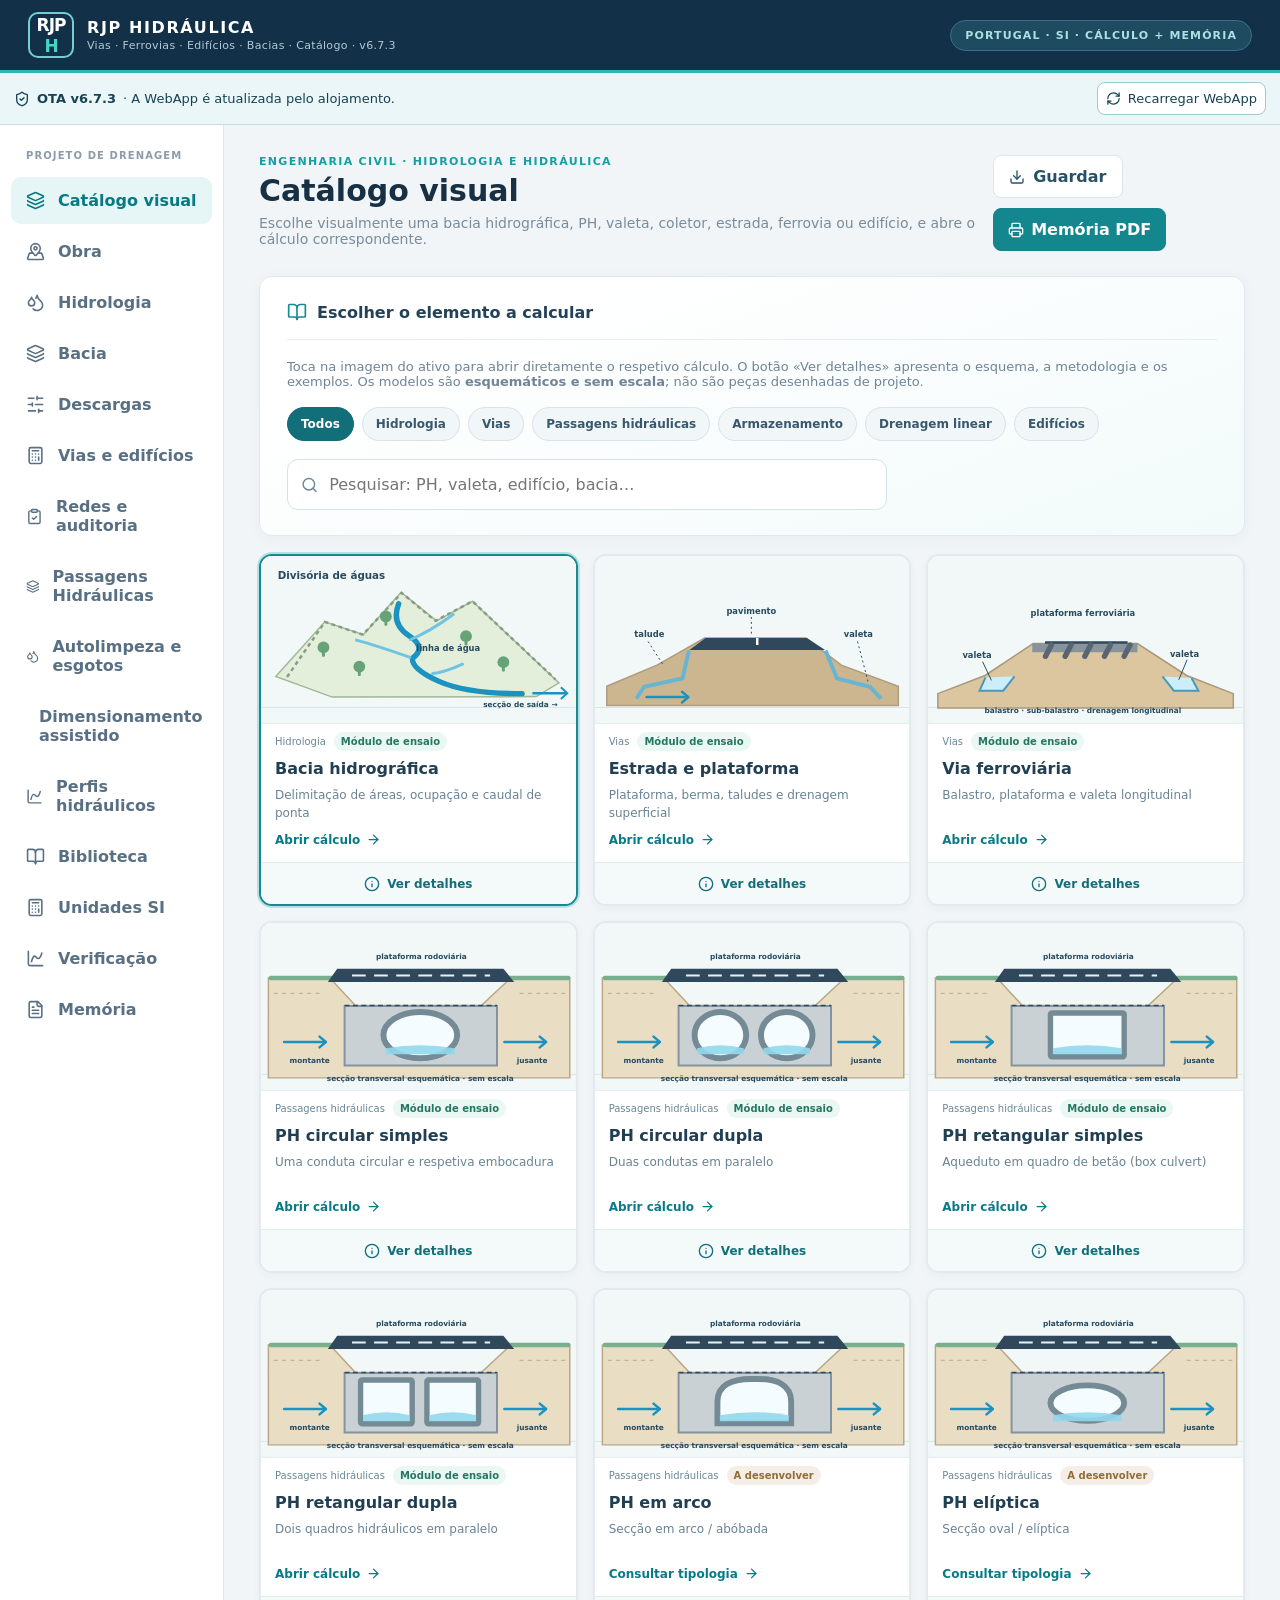
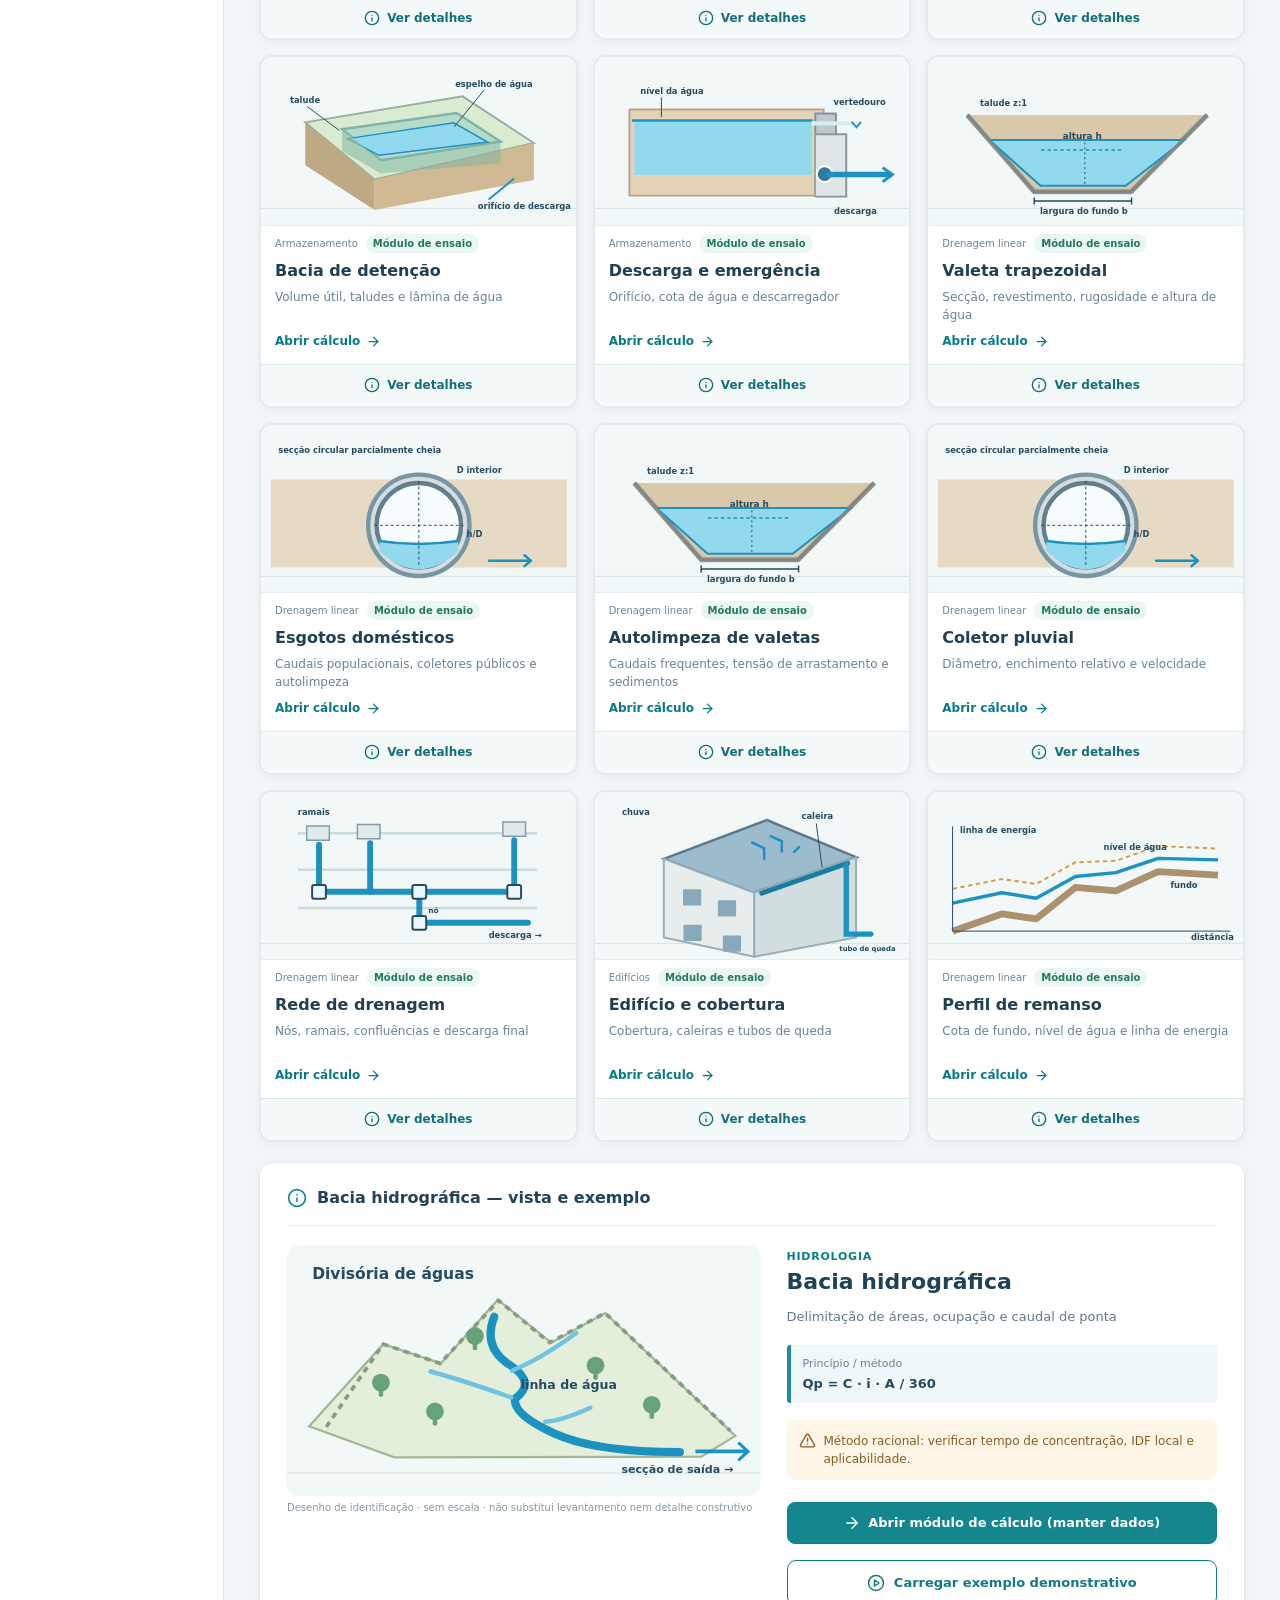
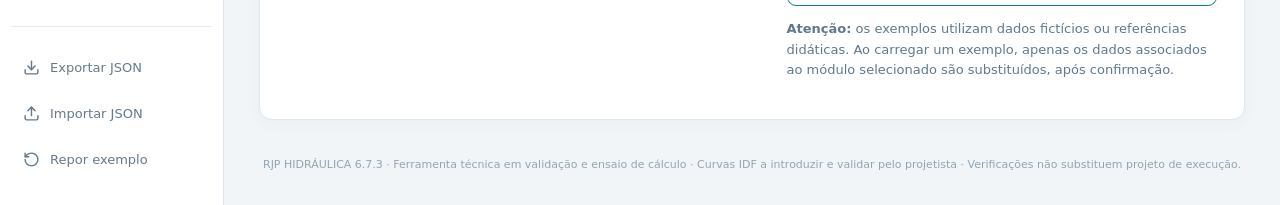
==== webapp/index.html @ ee8d1565 "Publicar WebApp a partir da OTA validada" ====
<!doctype html>
<html lang="pt-PT">
<head>
  <meta charset="UTF-8"/>
  <meta name="viewport" content="width=device-width,initial-scale=1.0,viewport-fit=cover"/>
  <meta name="theme-color" content="#123149"/>
  <meta name="application-name" content="RJP Hidráulica"/>
  <meta name="apple-mobile-web-app-title" content="RJP Hidráulica"/>
  <meta name="apple-mobile-web-app-capable" content="yes"/>
  <link rel="icon" href="./icon.webp" type="image/webp"/>
  <link rel="apple-touch-icon" href="./icon.webp"/>
  <link rel="manifest" href="./manifest.webmanifest"/>
  <title>RJP Hidráulica | Catálogo Visual de Engenharia</title>
  <script type="module" crossorigin src="./assets/index-DBZ7IvE9.js"></script>
  <link rel="stylesheet" crossorigin href="./assets/index-DVo_TEhu.css">
</head>
<body>
  <div id="root"></div>
</body>
</html>
---- webapp/assets/index-DVo_TEhu.css ----
:root{font-family:Inter,system-ui,-apple-system,Segoe UI,Arial,sans-serif;background:#f1f5f8;color:#173044;font-synthesis:none}*{box-sizing:border-box}body{margin:0}button,input,select,textarea{font:inherit}button{cursor:pointer}button:focus-visible,input:focus-visible,select:focus-visible,textarea:focus-visible{outline:3px solid #7dd6dc;outline-offset:2px}.app{min-height:100vh}.topbar{background:#123149;color:#fff;min-height:73px;display:flex;align-items:center;padding:11px 28px;gap:13px;border-bottom:3px solid #31b3b7}.logo{width:46px;height:46px;border:2px solid #75cfd1;border-radius:10px;display:grid;place-items:center;font-size:17px;font-weight:900;letter-spacing:-1px}.logo span{color:#45d5c6}.topname{display:flex;flex-direction:column;gap:2px;letter-spacing:.1em}.topname small{font-size:11px;font-weight:500;letter-spacing:.03em;color:#b3c9d6}.topchip{margin-left:auto;background:#1e4b60;border:1px solid #39718a;color:#aedfe3;border-radius:24px;padding:8px 14px;font-size:11px;font-weight:800;letter-spacing:.1em}.layout{display:flex;min-height:calc(100vh - 73px)}.sidebar{background:#fff;width:224px;flex:0 0 224px;border-right:1px solid #dce6ed;padding:25px 11px;display:flex;flex-direction:column;gap:4px}.navtitle{font-size:10px;font-weight:900;color:#8c9ba9;letter-spacing:.11em;padding:0 15px 12px}.navbutton{width:100%;background:transparent;border:0;color:#597084;display:flex;align-items:center;gap:13px;text-align:left;padding:14px 15px;font-weight:650;border-radius:9px}.navbutton.active{background:#e6f5f5;color:#087a83}.navbutton:hover,.sidebottom button:hover{background:#eef6f8}.sidebottom{border-top:1px solid #e5edf2;margin-top:auto;padding-top:20px;display:grid;gap:5px}.sidebottom button{display:flex;align-items:center;gap:10px;border:0;background:transparent;color:#65798a;padding:12px;font-size:13px;text-align:left;border-radius:8px}.main{flex:1;min-width:0;max-width:1450px;padding:30px 35px 24px}.intro{display:flex;align-items:flex-start;justify-content:space-between;gap:18px;margin-bottom:25px}.eyebrow{color:#159fa5;font-size:11px;letter-spacing:.12em;font-weight:900}.intro h1{font-size:30px;margin:5px 0 7px;color:#173044}.intro p{color:#7a8c9a;margin:0;font-size:14px}.actions{display:flex;gap:10px;align-items:center;flex-wrap:wrap}.actions button,.footcard button{display:inline-flex;align-items:center;justify-content:center;gap:8px;border:1px solid #dae6eb;background:#fff;padding:11px 15px;border-radius:8px;font-weight:750;color:#285168;white-space:nowrap}.actions button.primary,.footcard button.primary,.primary{background:#14878e;color:#fff;border:1px solid #14878e}.panel{background:#fff;border:1px solid #e0e9ef;box-shadow:0 3px 18px #17304409;border-radius:13px;padding:25px 27px;margin-bottom:18px}.sectiontitle{display:flex;align-items:center;gap:10px;border-bottom:1px solid #e7eef3;padding-bottom:17px;margin-bottom:19px;color:#168b95}.sectiontitle h2{font-size:16px;color:#244257;margin:0}.fieldgrid{display:grid;grid-template-columns:repeat(2,minmax(0,1fr));gap:19px 22px}.field{display:flex;flex-direction:column;gap:7px;min-width:0}.field.wide{grid-column:1/-1}.field span{font-size:12px;color:#556b7d;font-weight:750}.field input,.field select,.field textarea{background:#f8fafc;border:1px solid #d6e2e9;border-radius:7px;padding:11px;color:#19384b;width:100%;min-height:45px}.field input:focus,.field select:focus{background:#fff;border-color:#3caeb4}.notice{display:flex;gap:11px;background:#edf8fa;color:#416779;border:1px solid #d6ecef;padding:15px 17px;border-radius:8px;font-size:13px;line-height:1.6;margin:18px 0}.notice svg{flex:0 0 auto;color:#168b95}.notice.warn{background:#fff7e8;border-color:#f4d9a7;color:#744e24}.metrics{display:grid;grid-template-columns:repeat(3,minmax(0,1fr));gap:13px}.metric{border:1px solid #e1eaee;border-radius:10px;padding:17px;background:#fafcfd;display:flex;flex-direction:column;gap:9px}.metric span{color:#718695;font-size:12px;font-weight:650}.metric b{font-size:23px;color:#1d475c;overflow-wrap:anywhere}.metric small{color:#8a9ba7}.metric b.danger,.danger{color:#b45309!important}.metric b.success,.success{color:#0f9675!important}.formula{font-family:ui-monospace,SFMono-Regular,Consolas,monospace;padding:16px;background:#f3f8fb;border-radius:8px;color:#356279;white-space:normal;line-height:1.5}.muted{font-size:13px;color:#708496}.status{display:flex;align-items:center;gap:12px;background:#eef8f5;border-radius:8px;margin-top:17px;padding:14px;color:#277b66;font-size:13px;font-weight:700}.issues{color:#9a6419;font-size:13px;line-height:1.8}.chart{padding:14px 0 18px;margin:0 0 20px;border-bottom:1px solid #e7edf1}.chart strong{font-size:14px;display:block;margin:0 0 12px}.chart svg{width:100%;max-height:310px}.chart small{font-size:12px;color:#7c8d9b}.legend{display:flex;gap:24px;color:#718594;font-size:12px}.legend span{display:flex;align-items:center;gap:7px}.legend i{width:19px;height:4px;border-radius:5px}.footcard{display:flex;align-items:center;justify-content:space-between;gap:16px;background:#dff2f1;border:1px solid #cbeae9;border-radius:12px;padding:18px 22px}.footcard b{color:#175c62}.footcard p{margin:5px 0 0;color:#628086;font-size:12px}footer{font-size:11px;color:#94a5b1;text-align:center;margin-top:38px;padding-bottom:10px}.paper{max-width:900px;margin:0 auto;background:#fff;border:1px solid #e4e9ed;padding:36px 44px;border-radius:11px;box-shadow:0 2px 14px #1231490b;font-size:13px;line-height:1.65}.paper h2{font-size:23px;margin:0 0 4px}.paper h3{color:#176d78;border-bottom:1px solid #dce7eb;margin:26px 0 9px;font-size:15px}.paper p{margin:8px 0;color:#385064;text-align:justify}.reporthead{display:flex;gap:18px;align-items:center;border-bottom:3px solid #1e9ca4;padding-bottom:21px}.reporthead p{margin:0;color:#8ba0aa}.brandmark{background:#123149;color:#fff;padding:16px;border-radius:9px;font-weight:950;font-size:19px}.rmeta{background:#f4f8fa;padding:15px;margin-top:18px;border-radius:8px;line-height:1.9}.paper table{width:100%;border-collapse:collapse;margin:12px 0}.paper th,.paper td{border:1px solid #e0e8ed;padding:8px 11px;text-align:left;vertical-align:top}.paper th{background:#f4f7f9;font-weight:650;width:52%}.disclaimer{border-top:1px solid #ccdbe3;color:#78909e;font-size:11px;padding-top:14px;margin-top:23px}@media(max-width:950px){.main{padding:22px 20px}.sidebar{width:190px;flex-basis:190px}.metrics{grid-template-columns:repeat(2,minmax(0,1fr))}.intro{flex-wrap:wrap}}@media(max-width:650px){.topbar{padding:10px 14px}.topchip{display:none}.layout{display:block}.sidebar{position:sticky;top:0;z-index:4;display:flex;flex-direction:row;overflow-x:auto;width:100%;padding:7px;background:#fff;box-shadow:0 3px 8px #12314912}.navtitle,.sidebottom{display:none}.navbutton{width:auto;min-width:90px;padding:10px 9px;flex:0 0 auto;flex-direction:column;gap:4px;font-size:11px;text-align:center}.main{padding:19px 13px}.intro h1{font-size:25px}.intro .actions{width:100%}.intro .actions button{flex:1}.panel{padding:17px 15px}.fieldgrid,.metrics{grid-template-columns:1fr}.paper{padding:18px 15px}.reporthead{align-items:flex-start}.footcard{flex-direction:column;align-items:stretch}}@media print{@page{size:A4;margin:17mm 15mm}body{background:#fff!important}.topbar,.sidebar,.intro,.notice,.footcard,footer,.panel,.actions{display:none!important}.layout{display:block}.main{padding:0;max-width:none}.paper{box-shadow:none;border:none;padding:0;max-width:none;font-size:10pt;line-height:1.45}.paper h3{break-after:avoid}.paper table,.paper p{break-inside:avoid}.reporthead h2{font-size:17pt}.rmeta{background:#f4f8fa!important;print-color-adjust:exact;-webkit-print-color-adjust:exact}}.tablewrap{overflow:auto;width:100%;margin:14px 0}.datatable{border-collapse:collapse;width:100%;font-size:12px}.datatable th,.datatable td{border:1px solid #dae5eb;padding:9px 10px;text-align:left;white-space:nowrap}.datatable th{background:#eef4f7;color:#2b5064}.datatable tbody tr:nth-child(2n){background:#f9fbfd}.equation{margin:10px 0;padding:8px 0;border-bottom:1px solid #e8eef1}.equation b{color:#214c60}.equation .formula{font-size:11px;margin:7px 0;padding:12px;overflow-wrap:anywhere}.paper .datatable th,.paper .datatable td{white-space:normal}.paper .datatable th{background:#edf2f5}.paper .tablewrap{break-inside:auto}.paper tr{break-inside:avoid}.proposal{margin-top:16px;border:1px solid #b6e1df;background:#eff9f8;border-radius:9px;padding:18px;color:#235d63}.proposal p{line-height:1.55}.proposal button,.bigaction{padding:11px 16px;border-radius:8px;display:inline-flex;gap:8px;align-items:center;border:0;font-weight:750}.status.warning{background:#fff7e9;color:#9a651b}.paper .formula,.paper .datatable{font-size:11px}button.primary{border-radius:8px;display:inline-flex;align-items:center;justify-content:center;gap:7px;padding:11px 14px}.navbutton{border-radius:10px}@media(max-width:650px){.topname strong{font-size:13px}.topname small{font-size:10px}.paper{font-size:12px}.paper .datatable,.equation .formula{font-size:10px}.metrics{grid-template-columns:repeat(2,minmax(0,1fr))}.metric{padding:12px}.metric b{font-size:19px}}@media print{.paper{font-size:9.5pt}.paper .datatable{font-size:8.5pt}.paper .formula{color:#000;background:#f0f4f6}.paper .equation{break-inside:avoid}.paper .tablewrap{overflow:visible}.paper tr{break-inside:avoid}.paper .datatable th,.paper .datatable td{white-space:normal}}.toolnav{display:flex;flex-wrap:wrap;gap:8px;margin:18px 0 22px}.toolnav button{background:#eef4f7;border:1px solid #d7e4eb;border-radius:8px;padding:10px 13px;font-weight:700;color:#496376}.toolnav button.chosen{background:#126e78;border-color:#126e78;color:#fff}.editable input{min-width:76px;max-width:150px;width:100%;padding:8px;border:1px solid #d4e2e9;border-radius:6px}.editable input[type=text]{min-width:110px}.smallbutton{border:1px solid #cfdee5;background:#fff;color:#225163;border-radius:7px;padding:8px 11px;white-space:nowrap;margin-top:7px}.formulae .formula{margin:9px 0;font-size:12px}.paper+.paper{margin-top:30px}@media print{.paper+.paper{break-before:page;margin:0}.toolnav{display:none}}.auditchecks{display:grid;grid-template-columns:repeat(2,minmax(0,1fr));gap:8px;margin-top:12px}.auditcheck{border:1px solid #dde6eb;border-radius:8px;display:flex;align-items:center;gap:8px;padding:10px;font-size:12px}.auditcheck b{display:grid;place-items:center;width:22px;height:22px;background:#e9eef2;border-radius:50%}.auditcheck strong{margin-left:auto;font-size:11px}.auditcheck.pass strong{color:#0f8a65}.auditcheck.fail strong{color:#9b5916}@media(max-width:650px){.auditchecks{grid-template-columns:1fr}}@media print{.auditchecks{grid-template-columns:1fr}}.library-list{display:grid;grid-template-columns:repeat(2,minmax(0,1fr));gap:8px;max-height:440px;overflow:auto;margin-top:14px}.library-select{padding:12px;text-align:left;border:1px solid #dfe7ec;background:#f9fbfc;border-radius:9px;color:#294c60;display:grid;gap:5px;cursor:pointer}.library-select b{font-size:12px}.library-select span{font-size:10px;color:#73889a}.library-select.on{border-color:#138d96;background:#edf9f9}.library-data{display:grid;grid-template-columns:repeat(2,minmax(0,1fr));gap:8px}.library-data>div{background:#f7fafc;border:1px solid #e2ebef;border-radius:8px;padding:10px;display:flex;flex-direction:column;gap:6px;min-width:0}.library-data span{font-size:10px;color:#6b7f8d;overflow-wrap:anywhere}.library-data b{font-size:13px;color:#285268;overflow-wrap:anywhere}.library-link{display:inline-block;padding:10px 14px;border:1px solid #badbde;border-radius:7px;color:#0b7881;text-decoration:none;font-weight:700}.library-select:hover{background:#ecf5f7}@media(max-width:700px){.library-list,.library-data{grid-template-columns:1fr}}.gallery-header{background:linear-gradient(160deg,#fff 20%,#f2fafa)}.gallery-filters{display:flex;gap:8px;flex-wrap:wrap;margin:18px 0}.gallery-filters button{padding:9px 13px;background:#f1f6f8;color:#37586d;border:1px solid #d8e4eb;border-radius:22px;font-weight:750;cursor:pointer;font-size:12px}.gallery-filters button.chosen{background:#126e78;color:#fff;border-color:#126e78}.gallery-search{display:flex;align-items:center;gap:9px;max-width:600px;padding:6px 13px;border-radius:11px;border:1px solid #d4e3e8;background:#fff;color:#6a8796}.gallery-search input{font:inherit;width:100%;border:none;outline:none;min-height:37px;color:#244257}.asset-grid{display:grid;grid-template-columns:repeat(3,minmax(0,1fr));gap:15px;margin:0 0 20px}.asset-card{min-width:0;padding:0;border-radius:13px;background:#fff;text-align:left;border:2px solid #e2eaec;display:flex;flex-direction:column;gap:0;overflow:hidden;box-shadow:0 3px 10px #24425709;color:#233f52;transition:transform .15s ease,border-color .15s ease,box-shadow .15s ease}.asset-card:hover{border-color:#89c9c9;transform:translateY(-2px);box-shadow:0 8px 24px #24425714}.asset-card.selected{border-color:#188990;box-shadow:0 0 0 2px #b3e1e1}.asset-picture{background:#eef6f6;width:100%;overflow:hidden;border-bottom:1px solid #e5eeee}.asset-sketch{width:100%;height:auto;display:block;max-height:340px}.asset-sketch.small{aspect-ratio:640/340;object-fit:cover}.asset-card-meta,.asset-card-shortcut>strong,.asset-description,.asset-more{margin-left:14px;margin-right:14px}.asset-card-meta{display:flex;align-items:center;justify-content:space-between;gap:8px;font-size:10px;color:#6b8797}.asset-state{font-size:10px;font-weight:700;background:#eaf7f2;color:#247763;padding:4px 7px;border-radius:20px;white-space:nowrap}.asset-state.future{background:#f4eee6;color:#926c34}.asset-card-shortcut>strong{font-size:16px;color:#213f52}.asset-description{color:#698394;font-size:12px;line-height:1.5;min-height:38px}.asset-more{color:#087a87;display:flex;align-items:center;gap:6px;font-size:12px;font-weight:800;margin-top:auto}.asset-detail-grid{display:grid;grid-template-columns:1.1fr 1fr;gap:26px;align-items:start}.asset-detail-grid>div>small{font-size:10px;color:#8797a2}.asset-detail-body h3{font-size:22px;margin:5px 0 9px;color:#204257}.asset-detail-body p{line-height:1.6;color:#60798b;font-size:13px}.asset-family{font-size:11px;color:#087f87;font-weight:850;text-transform:uppercase;letter-spacing:.07em}.asset-formula{border-left:4px solid #238c98;background:#f0f7f8;border-radius:3px;padding:12px;margin:17px 0;display:flex;flex-direction:column;gap:6px}.asset-formula span{font-size:11px;color:#698394}.asset-formula strong{font-size:13px;color:#25495f;overflow-wrap:anywhere}.asset-limits{display:flex;align-items:start;gap:8px;color:#8a5c23;background:#fff6e8;padding:12px;border-radius:8px;margin:14px 0;font-size:12px;line-height:1.5}.asset-limits svg{flex-shrink:0}.gallery-action{width:100%;margin:8px 0;padding:13px 12px;border-radius:9px;border:1px solid #0a7f89;display:flex;justify-content:center;align-items:center;gap:9px;font-size:13px;font-weight:800;cursor:pointer}.gallery-action.outline{background:#fff;color:#127983}.asset-unavailable{display:flex;gap:10px;padding:16px;background:#f3f6f7;color:#566e7c;line-height:1.6;font-size:13px;border-radius:9px}.module-sketch{display:flex;align-items:center;gap:26px;background:#f8fbfc;padding:17px 23px}.module-sketch-text{flex:1;min-width:0}.module-sketch-text strong{font-size:18px;color:#25495c}.module-sketch-text p{font-size:12px;color:#6b8798;line-height:1.6}.module-sketch .asset-sketch{width:53%;max-height:245px;border:1px solid #dcebea;border-radius:11px}.example-banner{display:flex;gap:11px;align-items:center;background:#fff2d6;color:#7b531c;border:1px solid #efd29a;border-radius:10px;margin:0 0 15px;padding:13px;font-size:12px}.example-banner svg{flex:0 0 auto}.example-banner button{margin-left:auto;background:transparent;border:1px solid #d5b47f;border-radius:6px;padding:6px;font-size:11px;color:#7b531c;cursor:pointer}@media(max-width:1160px){.asset-grid{grid-template-columns:repeat(2,minmax(0,1fr))}}@media(max-width:760px){.asset-grid{grid-template-columns:repeat(2,minmax(0,1fr));gap:8px}.asset-card-shortcut>strong{font-size:13px}.asset-card-meta{flex-direction:column;align-items:start}.asset-description{font-size:11px;min-height:45px}.asset-card-meta,.asset-card-shortcut>strong,.asset-description,.asset-more{margin-left:9px;margin-right:9px}.asset-detail-grid{grid-template-columns:1fr;gap:16px}.module-sketch{flex-direction:column;align-items:stretch}.module-sketch .asset-sketch{width:100%}.example-banner{align-items:start;flex-wrap:wrap}}@media(max-width:380px){.asset-grid{grid-template-columns:1fr}}@media print{.asset-grid,.asset-detail,.gallery-header,.module-sketch,.example-banner{display:none!important}}.report-asset{max-width:570px;margin:18px auto;text-align:center;break-inside:avoid}.report-asset .asset-sketch{border:1px solid #dce6e9;border-radius:8px}.report-asset figcaption{font-size:10px;color:#748a97;margin-top:6px}@media print{.report-asset{max-width:145mm;margin:8mm auto;page-break-inside:avoid}}.asset-card-shortcut{appearance:none;border:0;background:transparent;color:inherit;font:inherit;text-align:left;cursor:pointer;display:flex;flex:1;flex-direction:column;gap:8px;width:100%;padding:0 0 15px}.asset-card-info{appearance:none;display:flex;align-items:center;justify-content:center;gap:7px;width:100%;min-height:42px;padding:10px 12px;background:#f4f9fa;border:0;border-top:1px solid #dfeaed;font:inherit;font-size:12px;font-weight:800;color:#126e78;cursor:pointer}.asset-card-info:hover{background:#e6f3f4}.asset-card-shortcut:focus-visible,.asset-card-info:focus-visible{outline:3px solid #0b8795;outline-offset:-3px}.asset-card-shortcut:hover .asset-more{color:#085d65}.ota-strip{display:flex;align-items:center;justify-content:space-between;gap:10px;padding:9px 14px;background:#eaf6f7;color:#174254;font-size:13px;border-bottom:1px solid #c3dfe5}.ota-strip span,.ota-strip button{display:inline-flex;align-items:center;gap:7px}.ota-strip button{border:1px solid #a0cad2;border-radius:8px;background:#fff;padding:8px;cursor:pointer;white-space:nowrap;color:#174254}.ota-strip button:disabled{opacity:.55}.ota-error{background:#fff0e3}@media(max-width:600px){.ota-strip{flex-wrap:wrap;font-size:12px}.ota-strip button{margin-left:auto}}
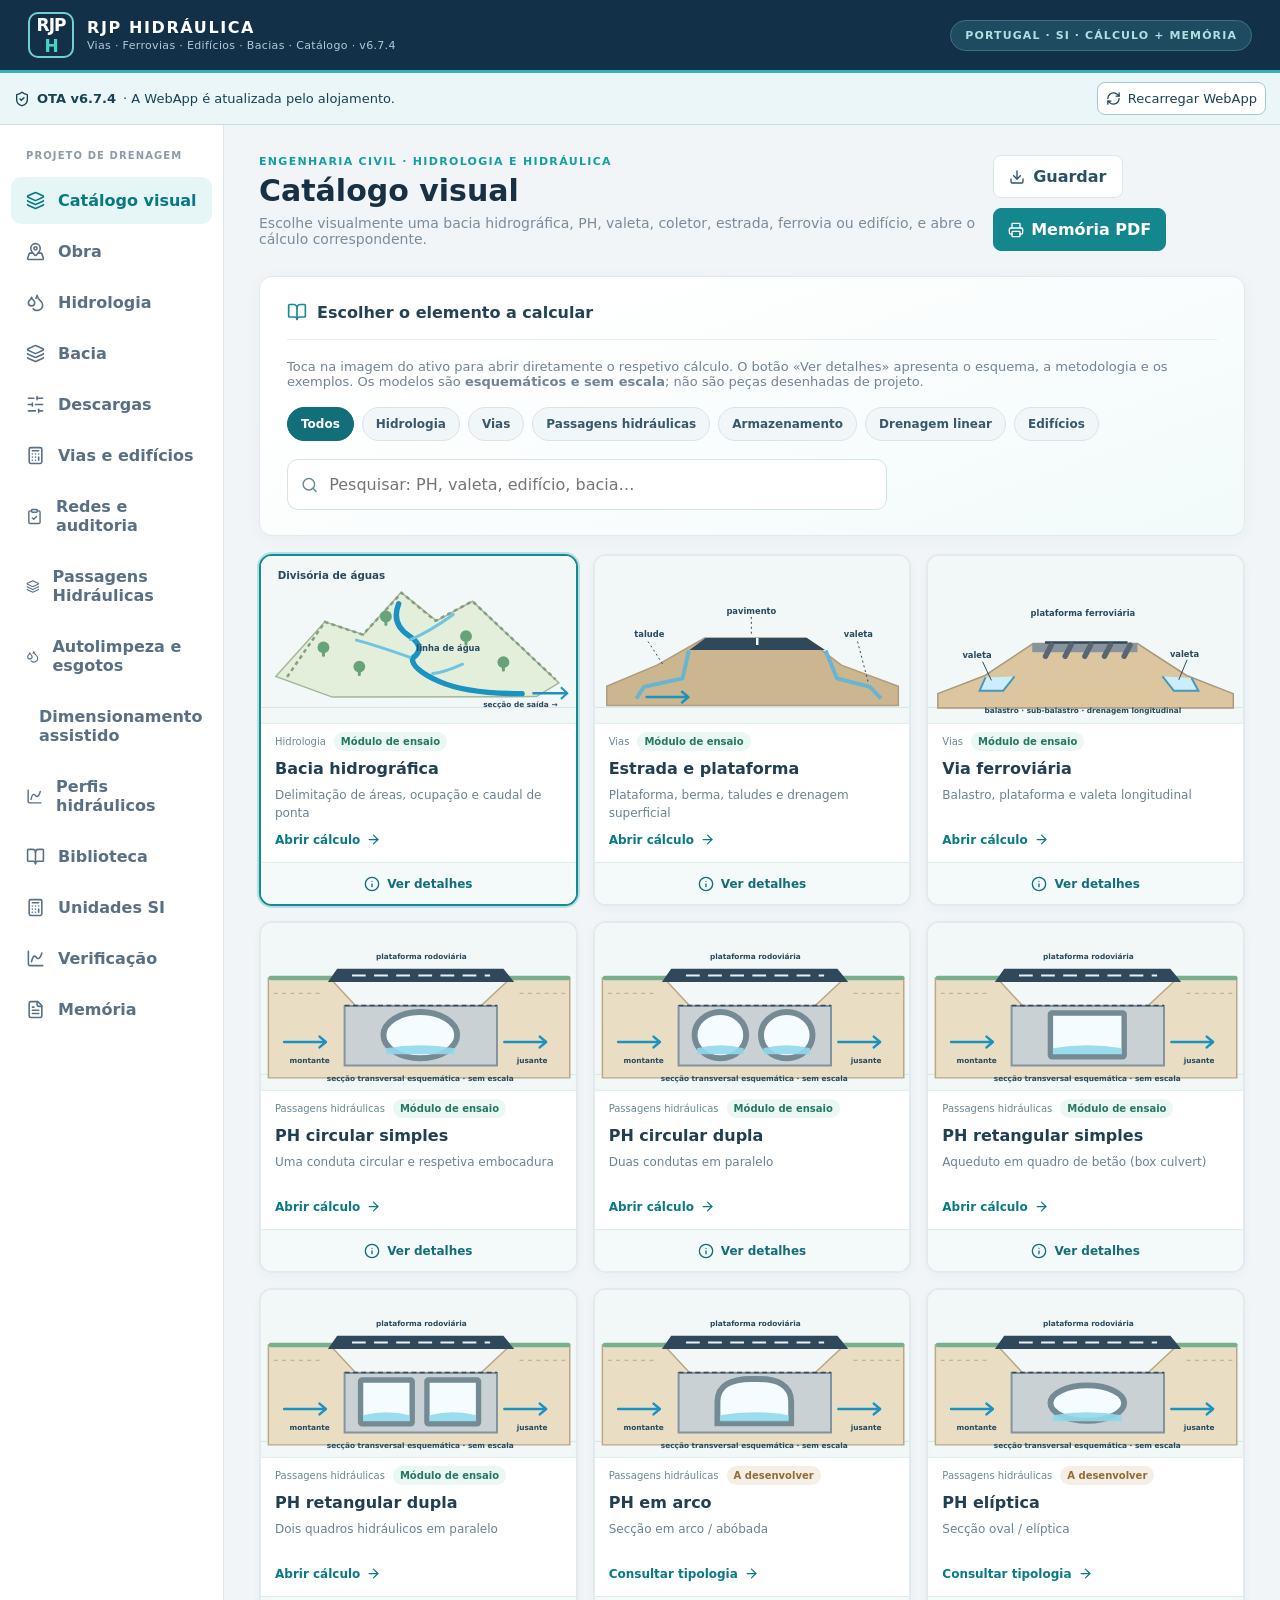
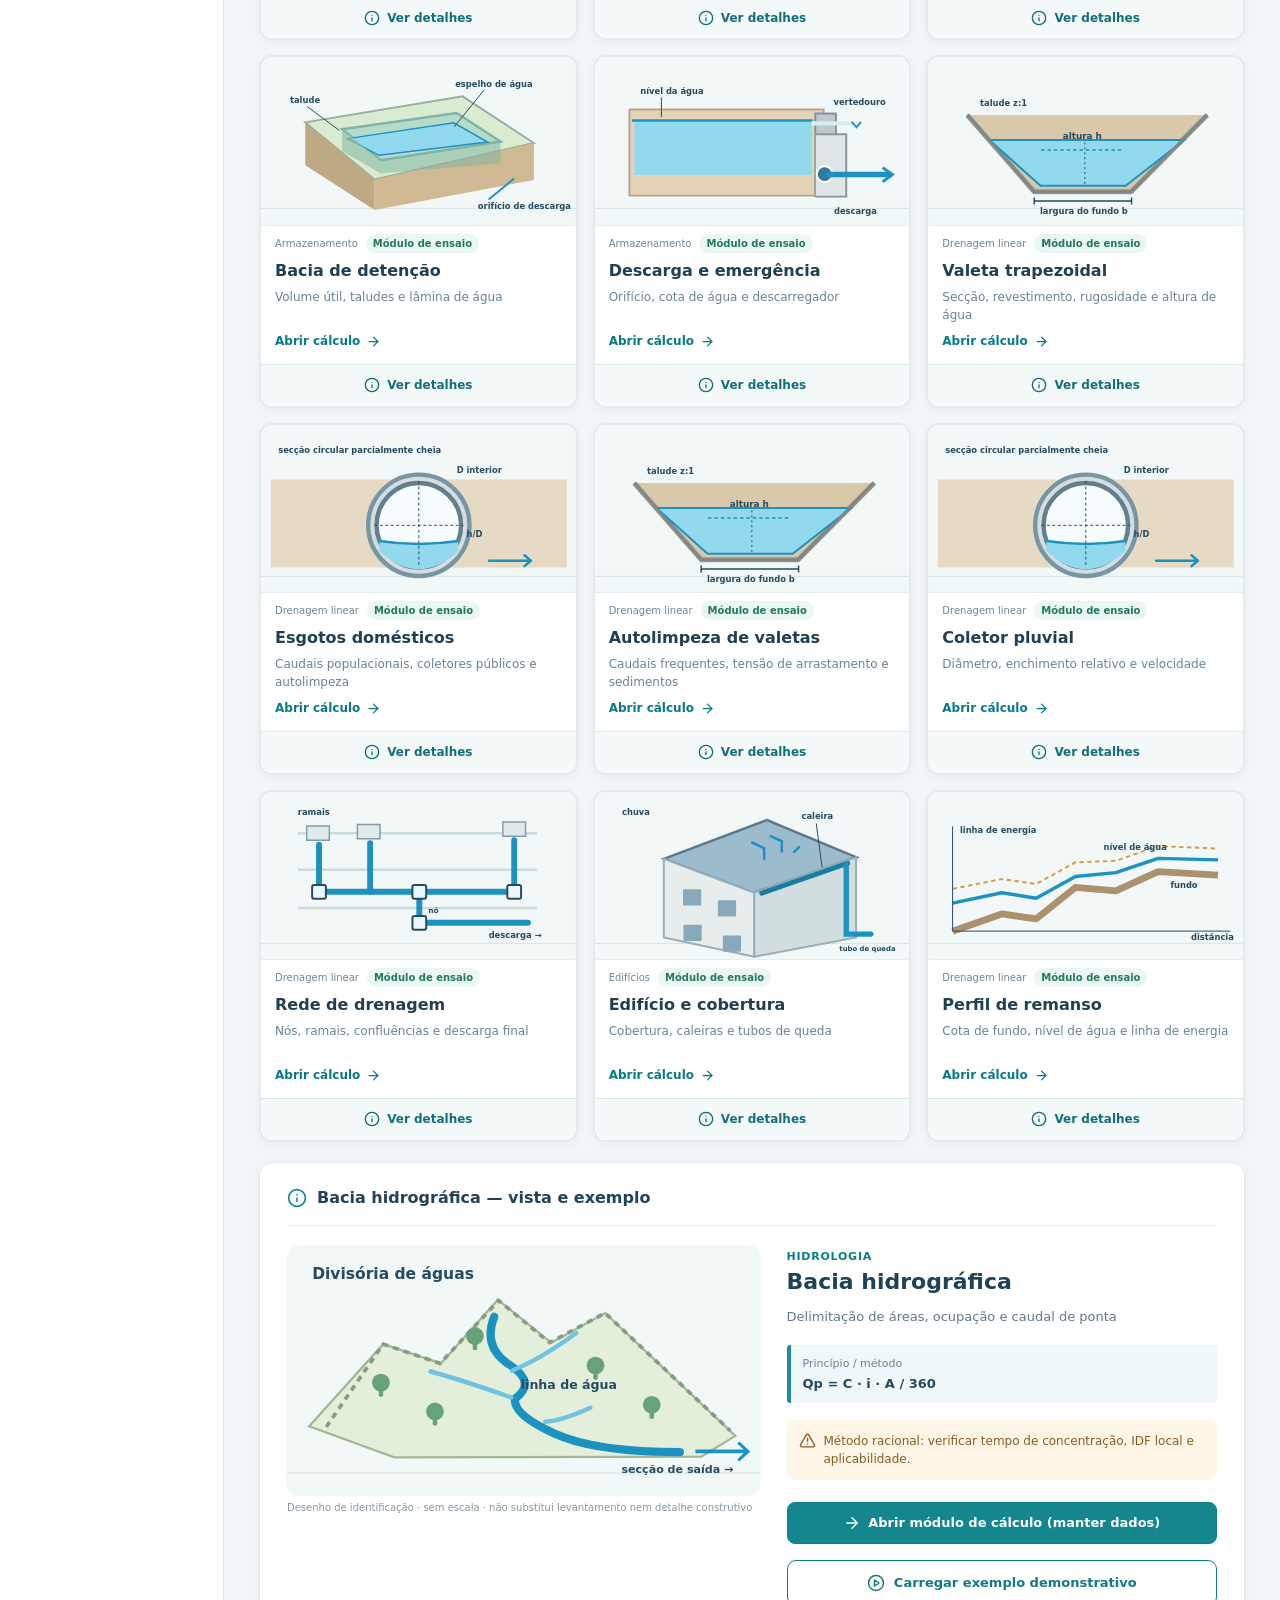
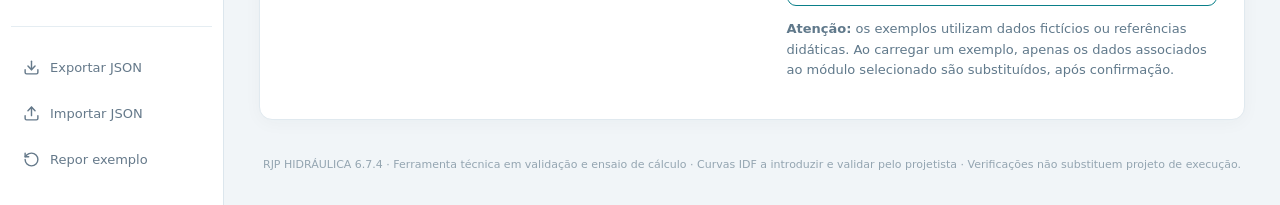
==== commit bf6d9336: "OTA RJP Hidráulica v6.7.4" ====
--- a/webapp/index.html
+++ b/webapp/index.html
@@ -11,8 +11,8 @@
   <link rel="apple-touch-icon" href="./icon.webp"/>
   <link rel="manifest" href="./manifest.webmanifest"/>
   <title>RJP Hidráulica | Catálogo Visual de Engenharia</title>
-  <script type="module" crossorigin src="./assets/index-DBZ7IvE9.js"></script>
-  <link rel="stylesheet" crossorigin href="./assets/index-DVo_TEhu.css">
+  <script type="module" crossorigin src="./assets/index-aOxr5pKv.js"></script>
+  <link rel="stylesheet" crossorigin href="./assets/index-DbDmkI-p.css">
 </head>
 <body>
   <div id="root"></div>
--- a/webapp/assets/index-DbDmkI-p.css
+++ b/webapp/assets/index-DbDmkI-p.css
@@ -0,0 +1 @@
+:root{font-family:Inter,system-ui,-apple-system,Segoe UI,Arial,sans-serif;background:#f1f5f8;color:#173044;font-synthesis:none}*{box-sizing:border-box}body{margin:0}button,input,select,textarea{font:inherit}button{cursor:pointer}button:focus-visible,input:focus-visible,select:focus-visible,textarea:focus-visible{outline:3px solid #7dd6dc;outline-offset:2px}.app{min-height:100vh}.topbar{background:#123149;color:#fff;min-height:73px;display:flex;align-items:center;padding:11px 28px;gap:13px;border-bottom:3px solid #31b3b7}.logo{width:46px;height:46px;border:2px solid #75cfd1;border-radius:10px;display:grid;place-items:center;font-size:17px;font-weight:900;letter-spacing:-1px}.logo span{color:#45d5c6}.topname{display:flex;flex-direction:column;gap:2px;letter-spacing:.1em}.topname small{font-size:11px;font-weight:500;letter-spacing:.03em;color:#b3c9d6}.topchip{margin-left:auto;background:#1e4b60;border:1px solid #39718a;color:#aedfe3;border-radius:24px;padding:8px 14px;font-size:11px;font-weight:800;letter-spacing:.1em}.layout{display:flex;min-height:calc(100vh - 73px)}.sidebar{background:#fff;width:224px;flex:0 0 224px;border-right:1px solid #dce6ed;padding:25px 11px;display:flex;flex-direction:column;gap:4px}.navtitle{font-size:10px;font-weight:900;color:#8c9ba9;letter-spacing:.11em;padding:0 15px 12px}.navbutton{width:100%;background:transparent;border:0;color:#597084;display:flex;align-items:center;gap:13px;text-align:left;padding:14px 15px;font-weight:650;border-radius:9px}.navbutton.active{background:#e6f5f5;color:#087a83}.navbutton:hover,.sidebottom button:hover{background:#eef6f8}.sidebottom{border-top:1px solid #e5edf2;margin-top:auto;padding-top:20px;display:grid;gap:5px}.sidebottom button{display:flex;align-items:center;gap:10px;border:0;background:transparent;color:#65798a;padding:12px;font-size:13px;text-align:left;border-radius:8px}.main{flex:1;min-width:0;max-width:1450px;padding:30px 35px 24px}.intro{display:flex;align-items:flex-start;justify-content:space-between;gap:18px;margin-bottom:25px}.eyebrow{color:#159fa5;font-size:11px;letter-spacing:.12em;font-weight:900}.intro h1{font-size:30px;margin:5px 0 7px;color:#173044}.intro p{color:#7a8c9a;margin:0;font-size:14px}.actions{display:flex;gap:10px;align-items:center;flex-wrap:wrap}.actions button,.footcard button{display:inline-flex;align-items:center;justify-content:center;gap:8px;border:1px solid #dae6eb;background:#fff;padding:11px 15px;border-radius:8px;font-weight:750;color:#285168;white-space:nowrap}.actions button.primary,.footcard button.primary,.primary{background:#14878e;color:#fff;border:1px solid #14878e}.panel{background:#fff;border:1px solid #e0e9ef;box-shadow:0 3px 18px #17304409;border-radius:13px;padding:25px 27px;margin-bottom:18px}.sectiontitle{display:flex;align-items:center;gap:10px;border-bottom:1px solid #e7eef3;padding-bottom:17px;margin-bottom:19px;color:#168b95}.sectiontitle h2{font-size:16px;color:#244257;margin:0}.fieldgrid{display:grid;grid-template-columns:repeat(2,minmax(0,1fr));gap:19px 22px}.field{display:flex;flex-direction:column;gap:7px;min-width:0}.field.wide{grid-column:1/-1}.field span{font-size:12px;color:#556b7d;font-weight:750}.field input,.field select,.field textarea{background:#f8fafc;border:1px solid #d6e2e9;border-radius:7px;padding:11px;color:#19384b;width:100%;min-height:45px}.field input:focus,.field select:focus{background:#fff;border-color:#3caeb4}.notice{display:flex;gap:11px;background:#edf8fa;color:#416779;border:1px solid #d6ecef;padding:15px 17px;border-radius:8px;font-size:13px;line-height:1.6;margin:18px 0}.notice svg{flex:0 0 auto;color:#168b95}.notice.warn{background:#fff7e8;border-color:#f4d9a7;color:#744e24}.metrics{display:grid;grid-template-columns:repeat(3,minmax(0,1fr));gap:13px}.metric{border:1px solid #e1eaee;border-radius:10px;padding:17px;background:#fafcfd;display:flex;flex-direction:column;gap:9px}.metric span{color:#718695;font-size:12px;font-weight:650}.metric b{font-size:23px;color:#1d475c;overflow-wrap:anywhere}.metric small{color:#8a9ba7}.metric b.danger,.danger{color:#b45309!important}.metric b.success,.success{color:#0f9675!important}.formula{font-family:ui-monospace,SFMono-Regular,Consolas,monospace;padding:16px;background:#f3f8fb;border-radius:8px;color:#356279;white-space:normal;line-height:1.5}.muted{font-size:13px;color:#708496}.status{display:flex;align-items:center;gap:12px;background:#eef8f5;border-radius:8px;margin-top:17px;padding:14px;color:#277b66;font-size:13px;font-weight:700}.issues{color:#9a6419;font-size:13px;line-height:1.8}.chart{padding:14px 0 18px;margin:0 0 20px;border-bottom:1px solid #e7edf1}.chart strong{font-size:14px;display:block;margin:0 0 12px}.chart svg{width:100%;max-height:310px}.chart small{font-size:12px;color:#7c8d9b}.legend{display:flex;gap:24px;color:#718594;font-size:12px}.legend span{display:flex;align-items:center;gap:7px}.legend i{width:19px;height:4px;border-radius:5px}.footcard{display:flex;align-items:center;justify-content:space-between;gap:16px;background:#dff2f1;border:1px solid #cbeae9;border-radius:12px;padding:18px 22px}.footcard b{color:#175c62}.footcard p{margin:5px 0 0;color:#628086;font-size:12px}footer{font-size:11px;color:#94a5b1;text-align:center;margin-top:38px;padding-bottom:10px}.paper{max-width:900px;margin:0 auto;background:#fff;border:1px solid #e4e9ed;padding:36px 44px;border-radius:11px;box-shadow:0 2px 14px #1231490b;font-size:13px;line-height:1.65}.paper h2{font-size:23px;margin:0 0 4px}.paper h3{color:#176d78;border-bottom:1px solid #dce7eb;margin:26px 0 9px;font-size:15px}.paper p{margin:8px 0;color:#385064;text-align:justify}.reporthead{display:flex;gap:18px;align-items:center;border-bottom:3px solid #1e9ca4;padding-bottom:21px}.reporthead p{margin:0;color:#8ba0aa}.brandmark{background:#123149;color:#fff;padding:16px;border-radius:9px;font-weight:950;font-size:19px}.rmeta{background:#f4f8fa;padding:15px;margin-top:18px;border-radius:8px;line-height:1.9}.paper table{width:100%;border-collapse:collapse;margin:12px 0}.paper th,.paper td{border:1px solid #e0e8ed;padding:8px 11px;text-align:left;vertical-align:top}.paper th{background:#f4f7f9;font-weight:650;width:52%}.disclaimer{border-top:1px solid #ccdbe3;color:#78909e;font-size:11px;padding-top:14px;margin-top:23px}@media(max-width:950px){.main{padding:22px 20px}.sidebar{width:190px;flex-basis:190px}.metrics{grid-template-columns:repeat(2,minmax(0,1fr))}.intro{flex-wrap:wrap}}@media(max-width:650px){.topbar{padding:10px 14px}.topchip{display:none}.layout{display:block}.sidebar{position:sticky;top:0;z-index:4;display:flex;flex-direction:row;overflow-x:auto;width:100%;padding:7px;background:#fff;box-shadow:0 3px 8px #12314912}.navtitle,.sidebottom{display:none}.navbutton{width:auto;min-width:90px;padding:10px 9px;flex:0 0 auto;flex-direction:column;gap:4px;font-size:11px;text-align:center}.main{padding:19px 13px}.intro h1{font-size:25px}.intro .actions{width:100%}.intro .actions button{flex:1}.panel{padding:17px 15px}.fieldgrid,.metrics{grid-template-columns:1fr}.paper{padding:18px 15px}.reporthead{align-items:flex-start}.footcard{flex-direction:column;align-items:stretch}}@media print{@page{size:A4;margin:17mm 15mm}body{background:#fff!important}.topbar,.sidebar,.intro,.notice,.footcard,footer,.panel,.actions{display:none!important}.layout{display:block}.main{padding:0;max-width:none}.paper{box-shadow:none;border:none;padding:0;max-width:none;font-size:10pt;line-height:1.45}.paper h3{break-after:avoid}.paper table,.paper p{break-inside:avoid}.reporthead h2{font-size:17pt}.rmeta{background:#f4f8fa!important;print-color-adjust:exact;-webkit-print-color-adjust:exact}}.tablewrap{overflow:auto;width:100%;margin:14px 0}.datatable{border-collapse:collapse;width:100%;font-size:12px}.datatable th,.datatable td{border:1px solid #dae5eb;padding:9px 10px;text-align:left;white-space:nowrap}.datatable th{background:#eef4f7;color:#2b5064}.datatable tbody tr:nth-child(2n){background:#f9fbfd}.equation{margin:10px 0;padding:8px 0;border-bottom:1px solid #e8eef1}.equation b{color:#214c60}.equation .formula{font-size:11px;margin:7px 0;padding:12px;overflow-wrap:anywhere}.paper .datatable th,.paper .datatable td{white-space:normal}.paper .datatable th{background:#edf2f5}.paper .tablewrap{break-inside:auto}.paper tr{break-inside:avoid}.proposal{margin-top:16px;border:1px solid #b6e1df;background:#eff9f8;border-radius:9px;padding:18px;color:#235d63}.proposal p{line-height:1.55}.proposal button,.bigaction{padding:11px 16px;border-radius:8px;display:inline-flex;gap:8px;align-items:center;border:0;font-weight:750}.status.warning{background:#fff7e9;color:#9a651b}.paper .formula,.paper .datatable{font-size:11px}button.primary{border-radius:8px;display:inline-flex;align-items:center;justify-content:center;gap:7px;padding:11px 14px}.navbutton{border-radius:10px}@media(max-width:650px){.topname strong{font-size:13px}.topname small{font-size:10px}.paper{font-size:12px}.paper .datatable,.equation .formula{font-size:10px}.metrics{grid-template-columns:repeat(2,minmax(0,1fr))}.metric{padding:12px}.metric b{font-size:19px}}@media print{.paper{font-size:9.5pt}.paper .datatable{font-size:8.5pt}.paper .formula{color:#000;background:#f0f4f6}.paper .equation{break-inside:avoid}.paper .tablewrap{overflow:visible}.paper tr{break-inside:avoid}.paper .datatable th,.paper .datatable td{white-space:normal}}.toolnav{display:flex;flex-wrap:wrap;gap:8px;margin:18px 0 22px}.toolnav button{background:#eef4f7;border:1px solid #d7e4eb;border-radius:8px;padding:10px 13px;font-weight:700;color:#496376}.toolnav button.chosen{background:#126e78;border-color:#126e78;color:#fff}.editable input{min-width:76px;max-width:150px;width:100%;padding:8px;border:1px solid #d4e2e9;border-radius:6px}.editable input[type=text]{min-width:110px}.smallbutton{border:1px solid #cfdee5;background:#fff;color:#225163;border-radius:7px;padding:8px 11px;white-space:nowrap;margin-top:7px}.formulae .formula{margin:9px 0;font-size:12px}.paper+.paper{margin-top:30px}@media print{.paper+.paper{break-before:page;margin:0}.toolnav{display:none}}.auditchecks{display:grid;grid-template-columns:repeat(2,minmax(0,1fr));gap:8px;margin-top:12px}.auditcheck{border:1px solid #dde6eb;border-radius:8px;display:flex;align-items:center;gap:8px;padding:10px;font-size:12px}.auditcheck b{display:grid;place-items:center;width:22px;height:22px;background:#e9eef2;border-radius:50%}.auditcheck strong{margin-left:auto;font-size:11px}.auditcheck.pass strong{color:#0f8a65}.auditcheck.fail strong{color:#9b5916}@media(max-width:650px){.auditchecks{grid-template-columns:1fr}}@media print{.auditchecks{grid-template-columns:1fr}}.library-list{display:grid;grid-template-columns:repeat(2,minmax(0,1fr));gap:8px;max-height:440px;overflow:auto;margin-top:14px}.library-select{padding:12px;text-align:left;border:1px solid #dfe7ec;background:#f9fbfc;border-radius:9px;color:#294c60;display:grid;gap:5px;cursor:pointer}.library-select b{font-size:12px}.library-select span{font-size:10px;color:#73889a}.library-select.on{border-color:#138d96;background:#edf9f9}.library-data{display:grid;grid-template-columns:repeat(2,minmax(0,1fr));gap:8px}.library-data>div{background:#f7fafc;border:1px solid #e2ebef;border-radius:8px;padding:10px;display:flex;flex-direction:column;gap:6px;min-width:0}.library-data span{font-size:10px;color:#6b7f8d;overflow-wrap:anywhere}.library-data b{font-size:13px;color:#285268;overflow-wrap:anywhere}.library-link{display:inline-block;padding:10px 14px;border:1px solid #badbde;border-radius:7px;color:#0b7881;text-decoration:none;font-weight:700}.library-select:hover{background:#ecf5f7}@media(max-width:700px){.library-list,.library-data{grid-template-columns:1fr}}.gallery-header{background:linear-gradient(160deg,#fff 20%,#f2fafa)}.gallery-filters{display:flex;gap:8px;flex-wrap:wrap;margin:18px 0}.gallery-filters button{padding:9px 13px;background:#f1f6f8;color:#37586d;border:1px solid #d8e4eb;border-radius:22px;font-weight:750;cursor:pointer;font-size:12px}.gallery-filters button.chosen{background:#126e78;color:#fff;border-color:#126e78}.gallery-search{display:flex;align-items:center;gap:9px;max-width:600px;padding:6px 13px;border-radius:11px;border:1px solid #d4e3e8;background:#fff;color:#6a8796}.gallery-search input{font:inherit;width:100%;border:none;outline:none;min-height:37px;color:#244257}.asset-grid{display:grid;grid-template-columns:repeat(3,minmax(0,1fr));gap:15px;margin:0 0 20px}.asset-card{min-width:0;padding:0;border-radius:13px;background:#fff;text-align:left;border:2px solid #e2eaec;display:flex;flex-direction:column;gap:0;overflow:hidden;box-shadow:0 3px 10px #24425709;color:#233f52;transition:transform .15s ease,border-color .15s ease,box-shadow .15s ease}.asset-card:hover{border-color:#89c9c9;transform:translateY(-2px);box-shadow:0 8px 24px #24425714}.asset-card.selected{border-color:#188990;box-shadow:0 0 0 2px #b3e1e1}.asset-picture{background:#eef6f6;width:100%;overflow:hidden;border-bottom:1px solid #e5eeee}.asset-sketch{width:100%;height:auto;display:block;max-height:340px}.asset-sketch.small{aspect-ratio:640/340;object-fit:cover}.asset-card-meta,.asset-card-shortcut>strong,.asset-description,.asset-more{margin-left:14px;margin-right:14px}.asset-card-meta{display:flex;align-items:center;justify-content:space-between;gap:8px;font-size:10px;color:#6b8797}.asset-state{font-size:10px;font-weight:700;background:#eaf7f2;color:#247763;padding:4px 7px;border-radius:20px;white-space:nowrap}.asset-state.future{background:#f4eee6;color:#926c34}.asset-card-shortcut>strong{font-size:16px;color:#213f52}.asset-description{color:#698394;font-size:12px;line-height:1.5;min-height:38px}.asset-more{color:#087a87;display:flex;align-items:center;gap:6px;font-size:12px;font-weight:800;margin-top:auto}.asset-detail-grid{display:grid;grid-template-columns:1.1fr 1fr;gap:26px;align-items:start}.asset-detail-grid>div>small{font-size:10px;color:#8797a2}.asset-detail-body h3{font-size:22px;margin:5px 0 9px;color:#204257}.asset-detail-body p{line-height:1.6;color:#60798b;font-size:13px}.asset-family{font-size:11px;color:#087f87;font-weight:850;text-transform:uppercase;letter-spacing:.07em}.asset-formula{border-left:4px solid #238c98;background:#f0f7f8;border-radius:3px;padding:12px;margin:17px 0;display:flex;flex-direction:column;gap:6px}.asset-formula span{font-size:11px;color:#698394}.asset-formula strong{font-size:13px;color:#25495f;overflow-wrap:anywhere}.asset-limits{display:flex;align-items:start;gap:8px;color:#8a5c23;background:#fff6e8;padding:12px;border-radius:8px;margin:14px 0;font-size:12px;line-height:1.5}.asset-limits svg{flex-shrink:0}.gallery-action{width:100%;margin:8px 0;padding:13px 12px;border-radius:9px;border:1px solid #0a7f89;display:flex;justify-content:center;align-items:center;gap:9px;font-size:13px;font-weight:800;cursor:pointer}.gallery-action.outline{background:#fff;color:#127983}.asset-unavailable{display:flex;gap:10px;padding:16px;background:#f3f6f7;color:#566e7c;line-height:1.6;font-size:13px;border-radius:9px}.module-sketch{display:flex;align-items:center;gap:26px;background:#f8fbfc;padding:17px 23px}.module-sketch-text{flex:1;min-width:0}.module-sketch-text strong{font-size:18px;color:#25495c}.module-sketch-text p{font-size:12px;color:#6b8798;line-height:1.6}.module-sketch .asset-sketch{width:53%;max-height:245px;border:1px solid #dcebea;border-radius:11px}.example-banner{display:flex;gap:11px;align-items:center;background:#fff2d6;color:#7b531c;border:1px solid #efd29a;border-radius:10px;margin:0 0 15px;padding:13px;font-size:12px}.example-banner svg{flex:0 0 auto}.example-banner button{margin-left:auto;background:transparent;border:1px solid #d5b47f;border-radius:6px;padding:6px;font-size:11px;color:#7b531c;cursor:pointer}@media(max-width:1160px){.asset-grid{grid-template-columns:repeat(2,minmax(0,1fr))}}@media(max-width:760px){.asset-grid{grid-template-columns:repeat(2,minmax(0,1fr));gap:8px}.asset-card-shortcut>strong{font-size:13px}.asset-card-meta{flex-direction:column;align-items:start}.asset-description{font-size:11px;min-height:45px}.asset-card-meta,.asset-card-shortcut>strong,.asset-description,.asset-more{margin-left:9px;margin-right:9px}.asset-detail-grid{grid-template-columns:1fr;gap:16px}.module-sketch{flex-direction:column;align-items:stretch}.module-sketch .asset-sketch{width:100%}.example-banner{align-items:start;flex-wrap:wrap}}@media(max-width:380px){.asset-grid{grid-template-columns:1fr}}@media print{.asset-grid,.asset-detail,.gallery-header,.module-sketch,.example-banner{display:none!important}}.report-asset{max-width:570px;margin:18px auto;text-align:center;break-inside:avoid}.report-asset .asset-sketch{border:1px solid #dce6e9;border-radius:8px}.report-asset figcaption{font-size:10px;color:#748a97;margin-top:6px}@media print{.report-asset{max-width:145mm;margin:8mm auto;page-break-inside:avoid}}.asset-card-shortcut{appearance:none;border:0;background:transparent;color:inherit;font:inherit;text-align:left;cursor:pointer;display:flex;flex:1;flex-direction:column;gap:8px;width:100%;padding:0 0 15px}.asset-card-info{appearance:none;display:flex;align-items:center;justify-content:center;gap:7px;width:100%;min-height:42px;padding:10px 12px;background:#f4f9fa;border:0;border-top:1px solid #dfeaed;font:inherit;font-size:12px;font-weight:800;color:#126e78;cursor:pointer}.asset-card-info:hover{background:#e6f3f4}.asset-card-shortcut:focus-visible,.asset-card-info:focus-visible{outline:3px solid #0b8795;outline-offset:-3px}.asset-card-shortcut:hover .asset-more{color:#085d65}.ota-strip{display:flex;align-items:center;justify-content:space-between;gap:10px;padding:9px 14px;background:#eaf6f7;color:#174254;font-size:13px;border-bottom:1px solid #c3dfe5}.ota-strip span,.ota-strip button{display:inline-flex;align-items:center;gap:7px}.ota-strip button{border:1px solid #a0cad2;border-radius:8px;background:#fff;padding:8px;cursor:pointer;white-space:nowrap;color:#174254}.ota-strip button:disabled{opacity:.55}.ota-error{background:#fff0e3}@media(max-width:600px){.ota-strip{flex-wrap:wrap;font-size:12px}.ota-strip button{margin-left:auto}}.infra-links{display:grid;grid-template-columns:repeat(auto-fit,minmax(210px,1fr));gap:14px;margin-top:16px}.infra-link{display:flex;flex-direction:column;align-items:stretch;text-align:left;gap:9px;padding:12px;border:1px solid #d9e7eb;border-radius:12px;background:#fff;color:#25495c;cursor:pointer;font:inherit}.infra-link:hover{border-color:#0a7f89;background:#f4fbfb}.infra-link .asset-sketch{width:100%;height:130px}.infra-link strong{font-size:16px}.infra-link span{font-size:12px;line-height:1.45}.infra-link .infra-open{color:#087c85;font-weight:800;margin-top:auto}.infra-link:focus-visible{outline:3px solid #0b8795}.infra-link .asset-sketch{flex:none}@media(max-width:650px){.infra-links{grid-template-columns:repeat(2,minmax(0,1fr));gap:8px}.infra-link{padding:9px}.infra-link .asset-sketch{height:95px}.infra-link strong{font-size:14px}}@media(max-width:360px){.infra-links{grid-template-columns:1fr}}@media print{.infra-links{display:none}}
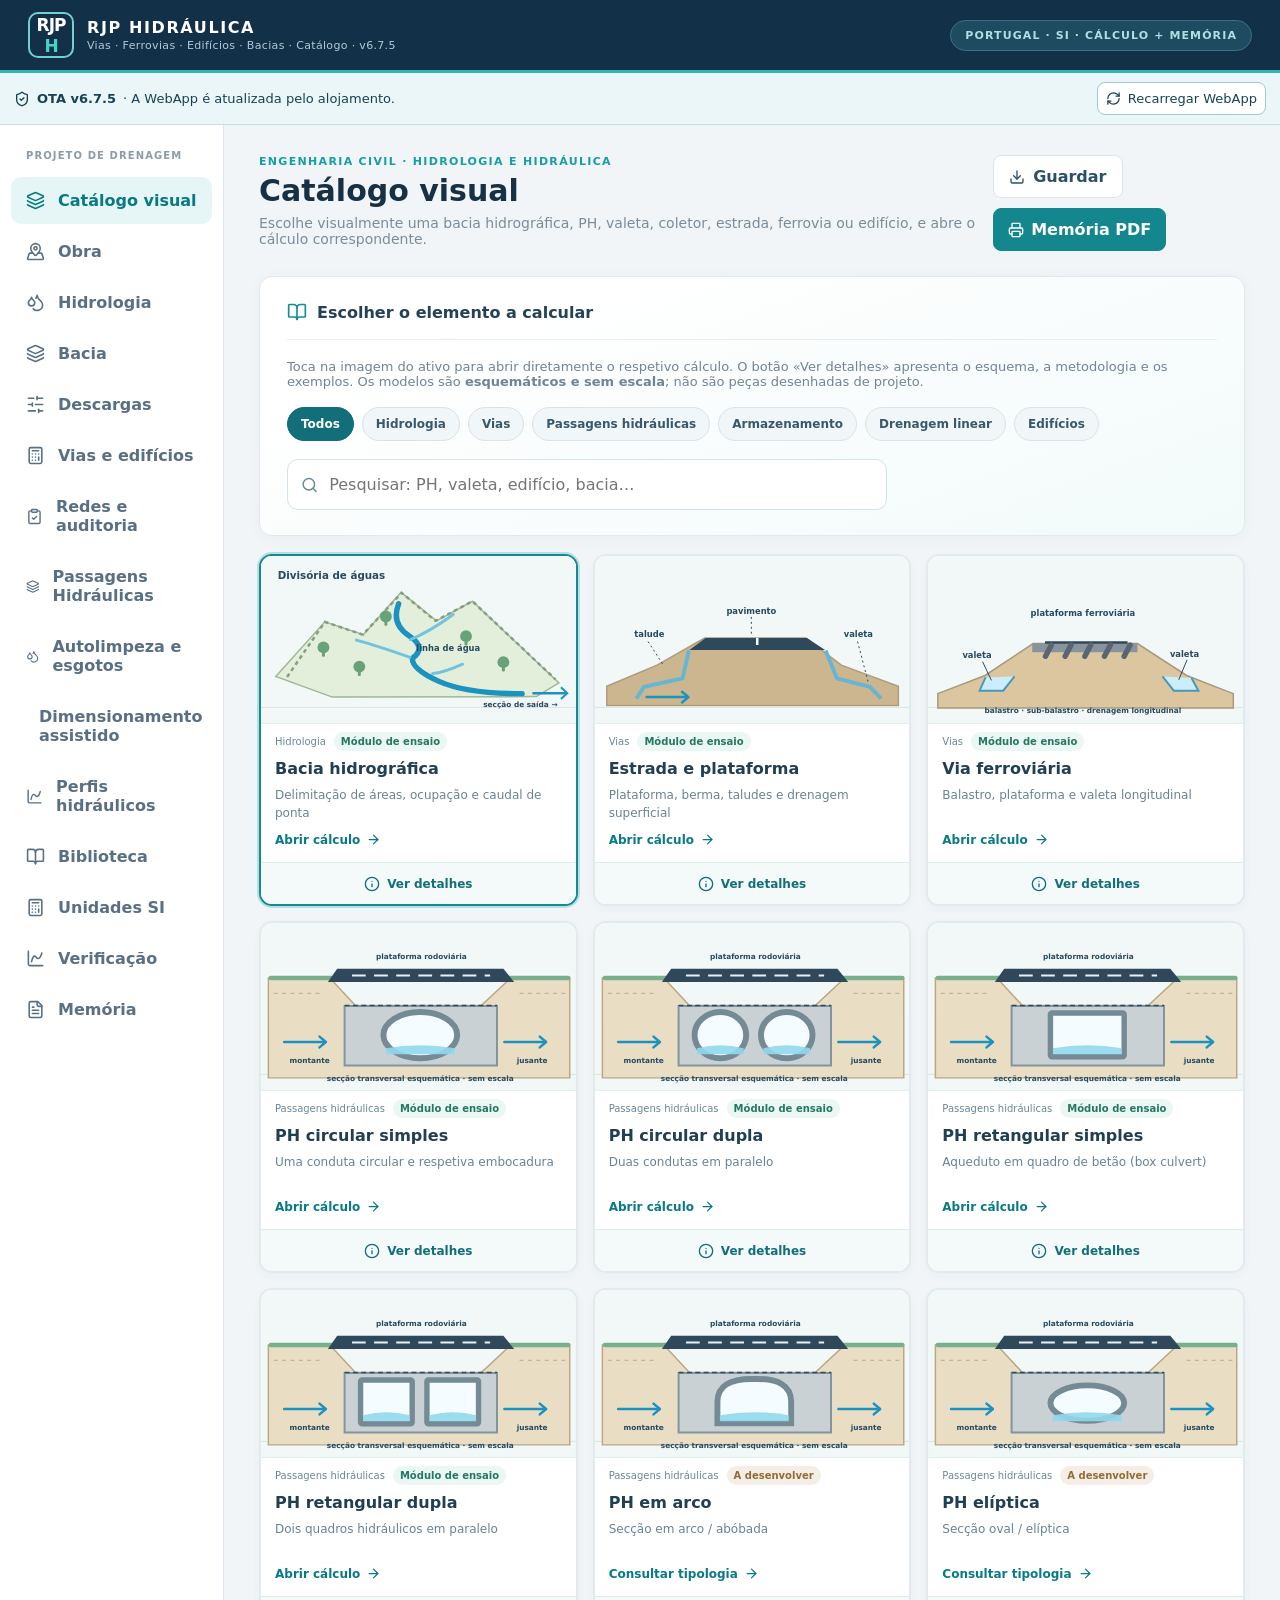
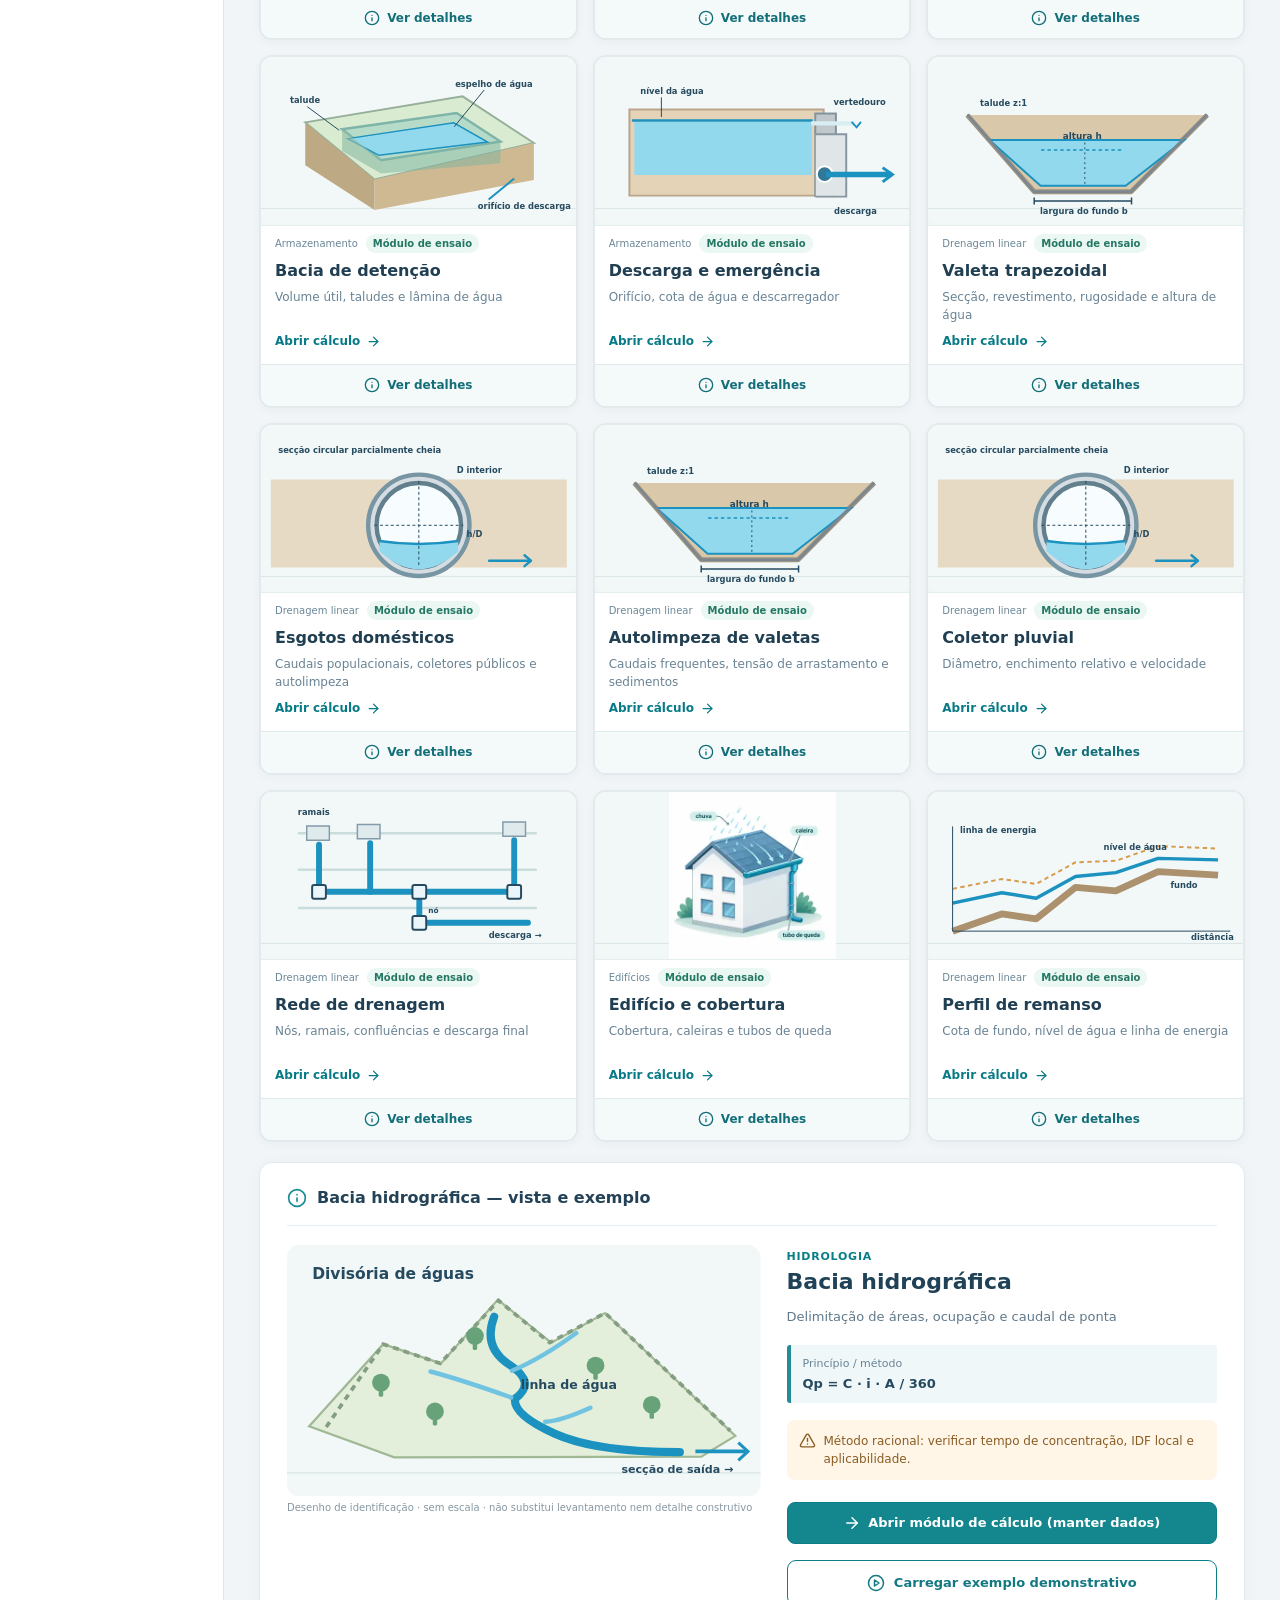
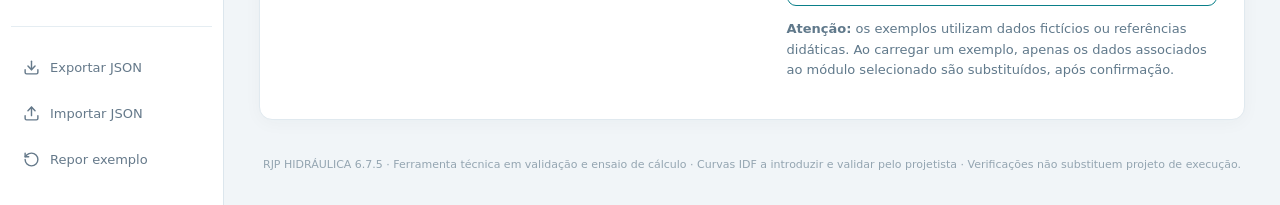
==== commit ee61b624: "OTA RJP Hidráulica v6.7.5" ====
--- a/webapp/index.html
+++ b/webapp/index.html
@@ -11,7 +11,7 @@
   <link rel="apple-touch-icon" href="./icon.webp"/>
   <link rel="manifest" href="./manifest.webmanifest"/>
   <title>RJP Hidráulica | Catálogo Visual de Engenharia</title>
-  <script type="module" crossorigin src="./assets/index-aOxr5pKv.js"></script>
+  <script type="module" crossorigin src="./assets/index-DGPlnWjK.js"></script>
   <link rel="stylesheet" crossorigin href="./assets/index-DbDmkI-p.css">
 </head>
 <body>
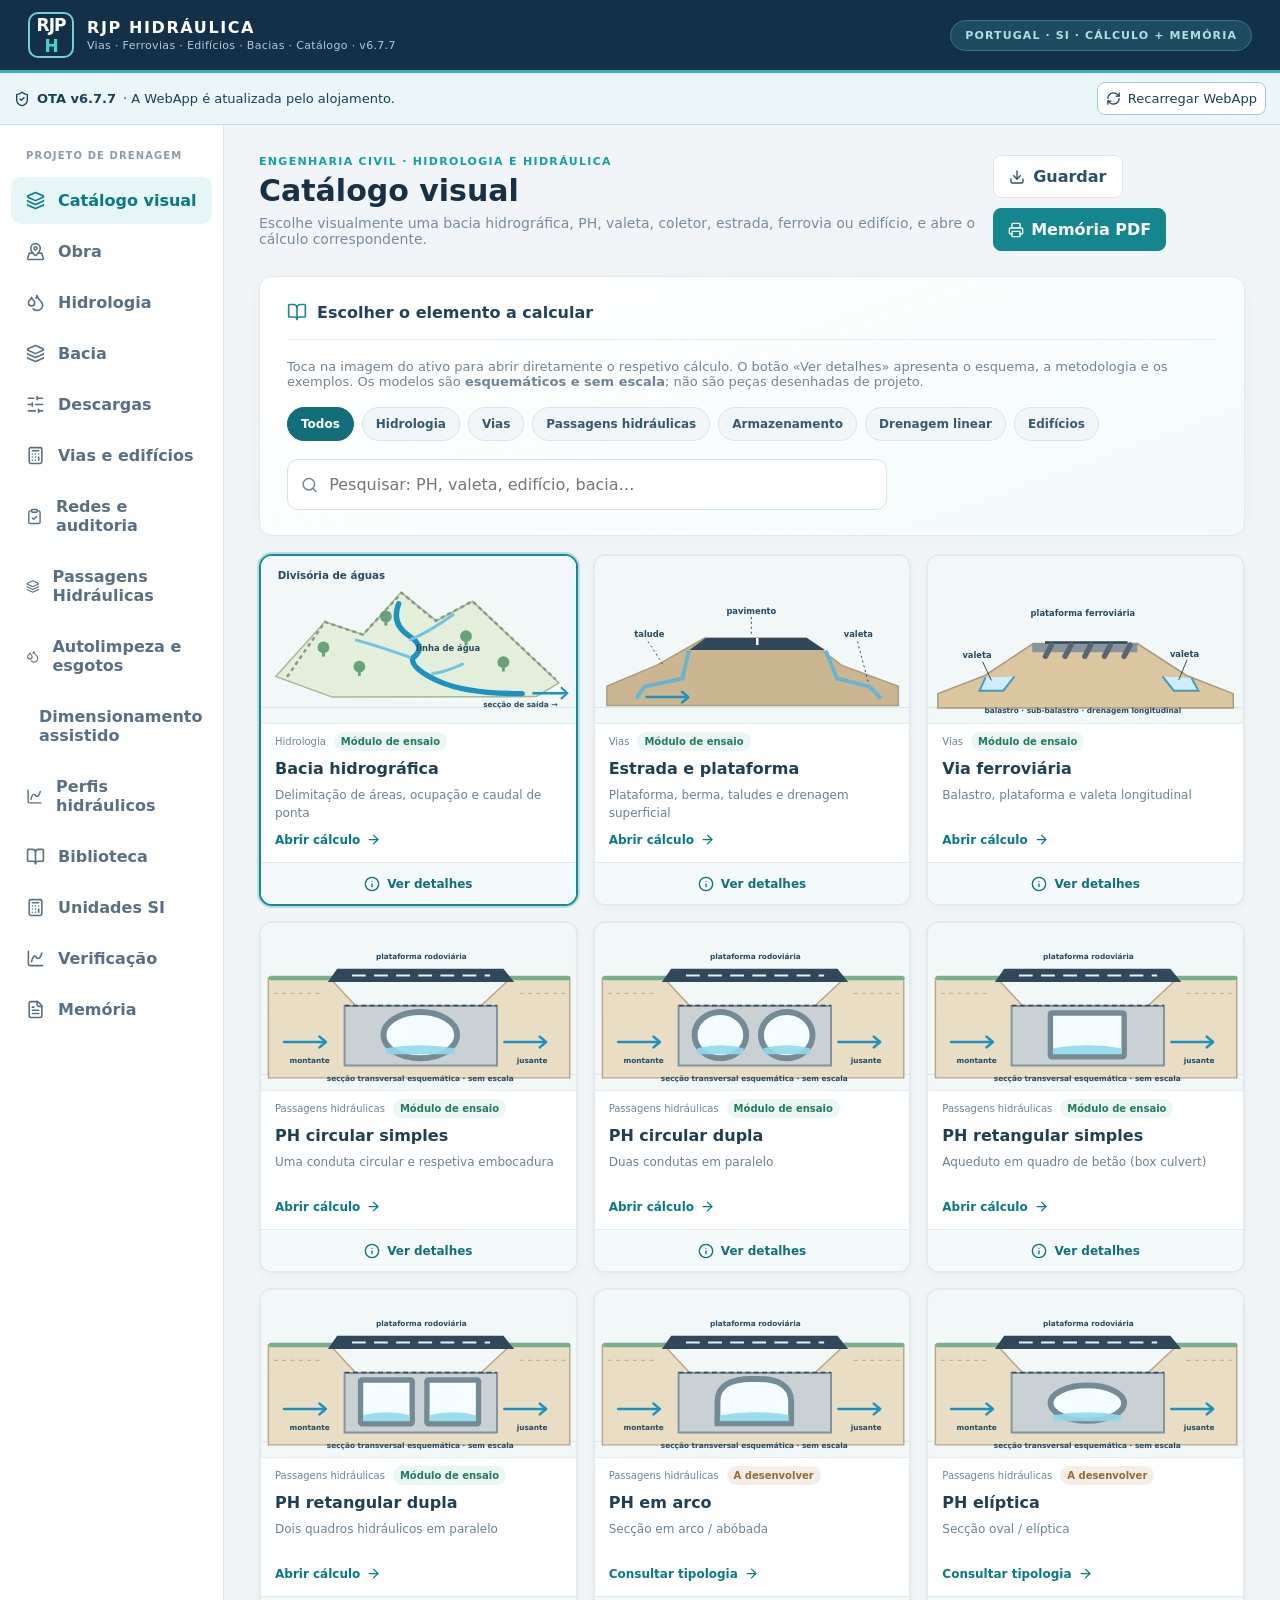
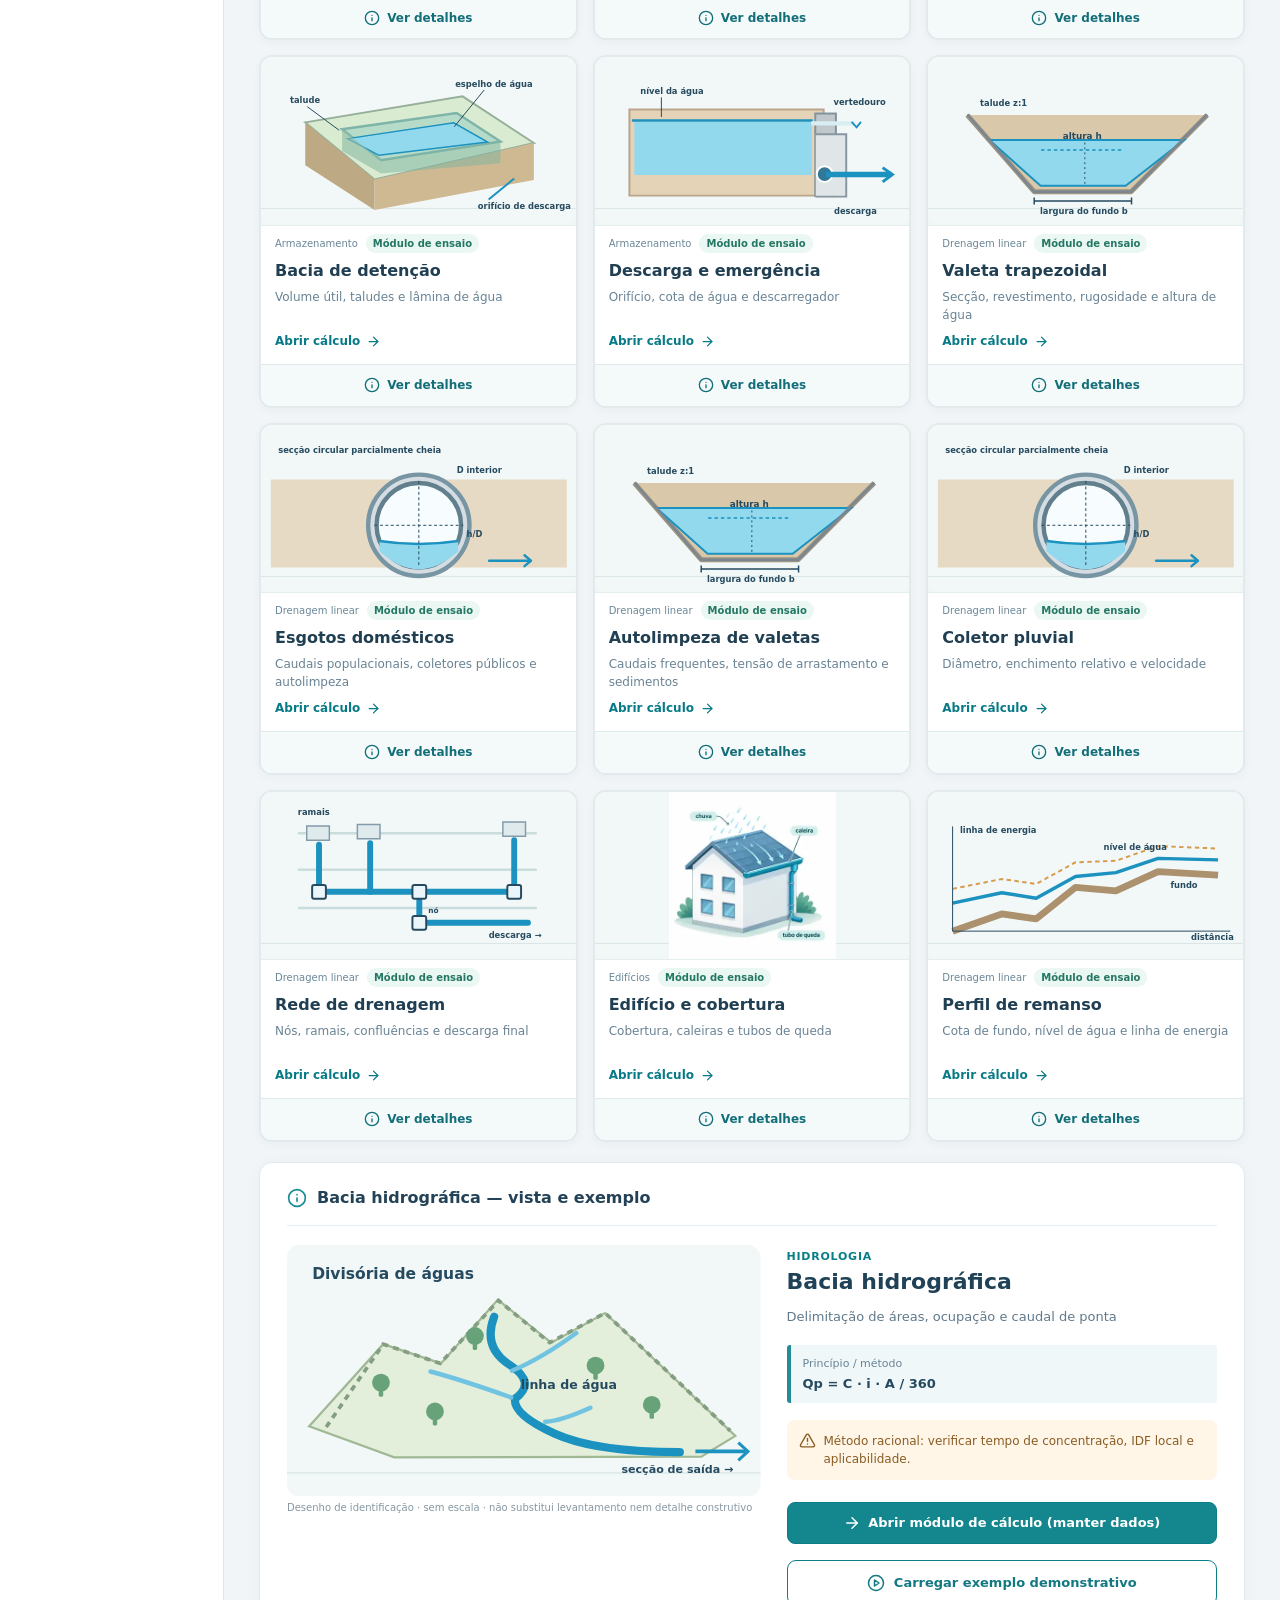
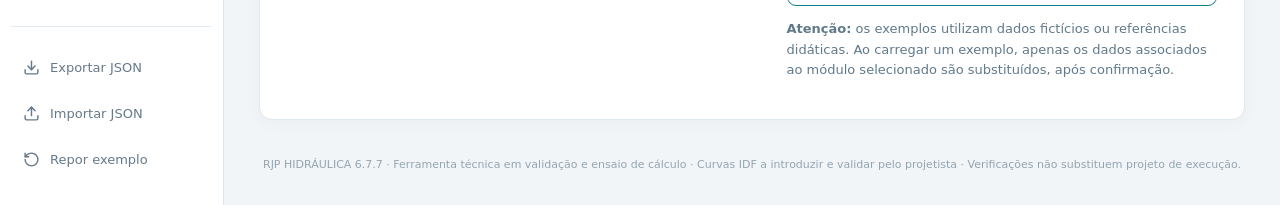
==== commit 42fa34e1: "OTA RJP Hidráulica v6.7.7" ====
--- a/webapp/index.html
+++ b/webapp/index.html
@@ -11,7 +11,7 @@
   <link rel="apple-touch-icon" href="./icon.webp"/>
   <link rel="manifest" href="./manifest.webmanifest"/>
   <title>RJP Hidráulica | Catálogo Visual de Engenharia</title>
-  <script type="module" crossorigin src="./assets/index-DGPlnWjK.js"></script>
+  <script type="module" crossorigin src="./assets/index-B9BWSWzr.js"></script>
   <link rel="stylesheet" crossorigin href="./assets/index-DbDmkI-p.css">
 </head>
 <body>
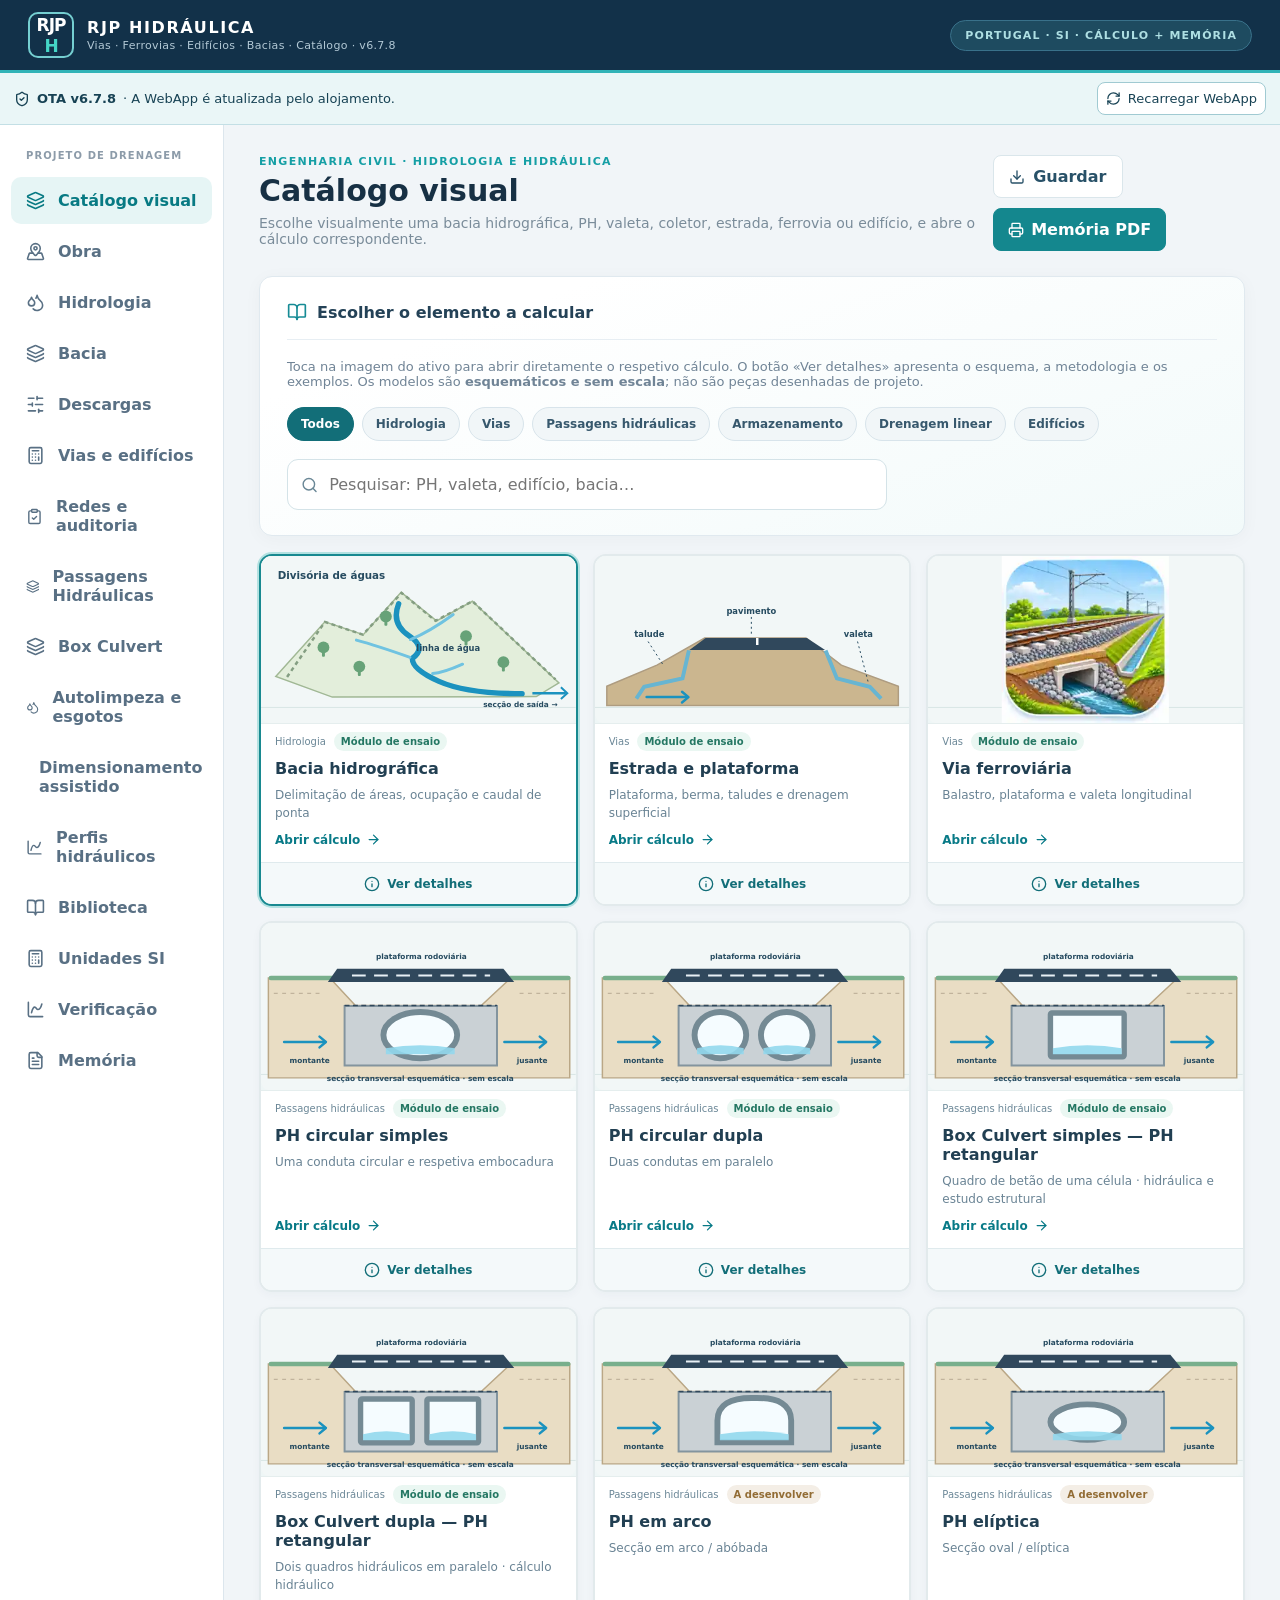
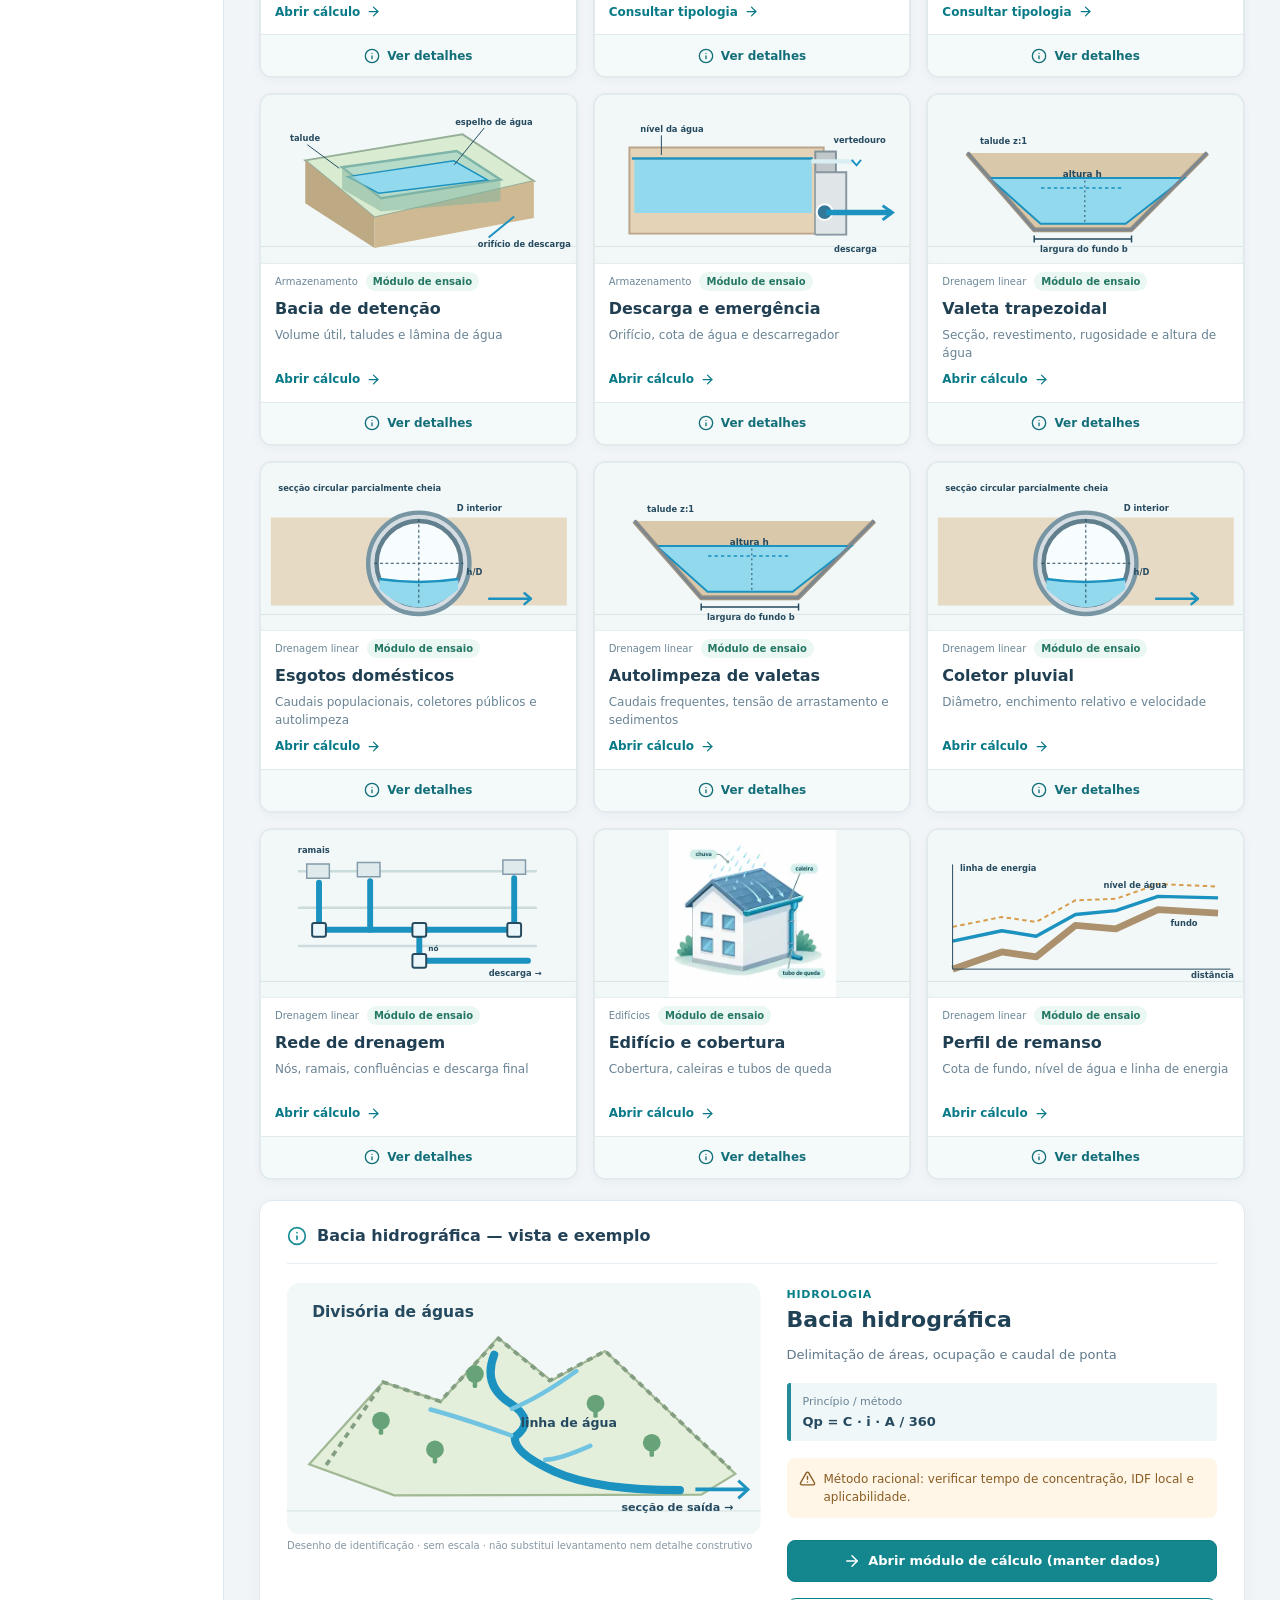
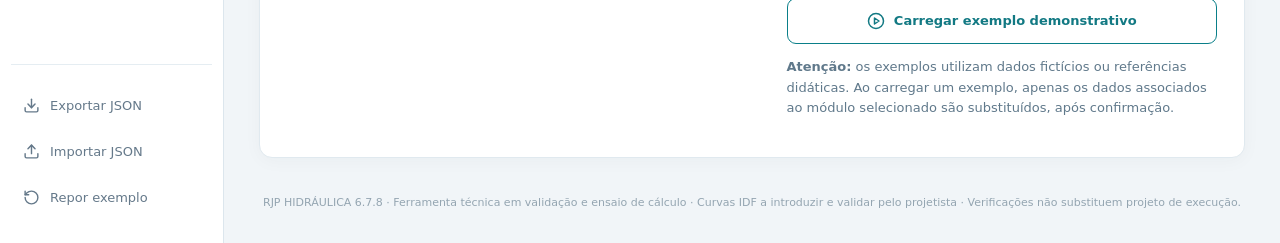
==== commit 1e5319e7: "OTA RJP Hidráulica v6.7.8" ====
--- a/webapp/index.html
+++ b/webapp/index.html
@@ -11,7 +11,7 @@
   <link rel="apple-touch-icon" href="./icon.webp"/>
   <link rel="manifest" href="./manifest.webmanifest"/>
   <title>RJP Hidráulica | Catálogo Visual de Engenharia</title>
-  <script type="module" crossorigin src="./assets/index-B9BWSWzr.js"></script>
+  <script type="module" crossorigin src="./assets/index-D302U7ws.js"></script>
   <link rel="stylesheet" crossorigin href="./assets/index-DbDmkI-p.css">
 </head>
 <body>
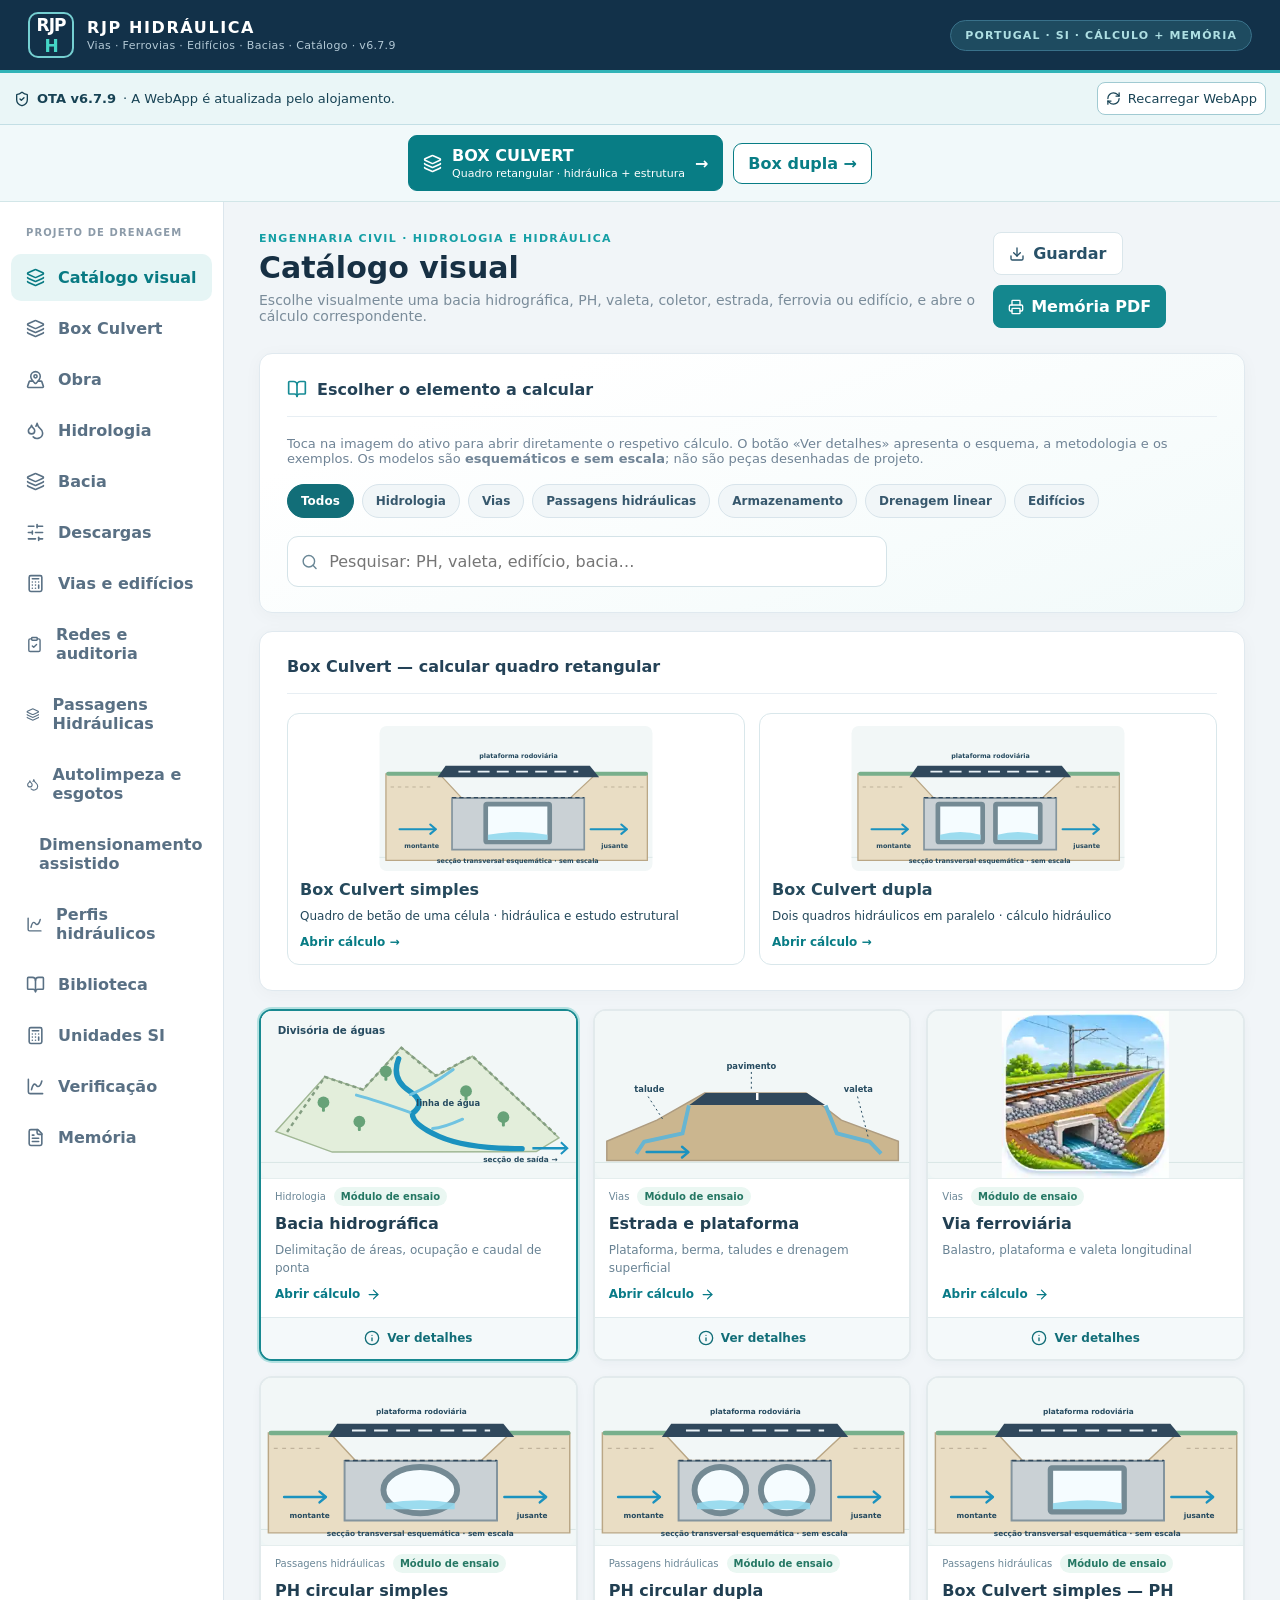
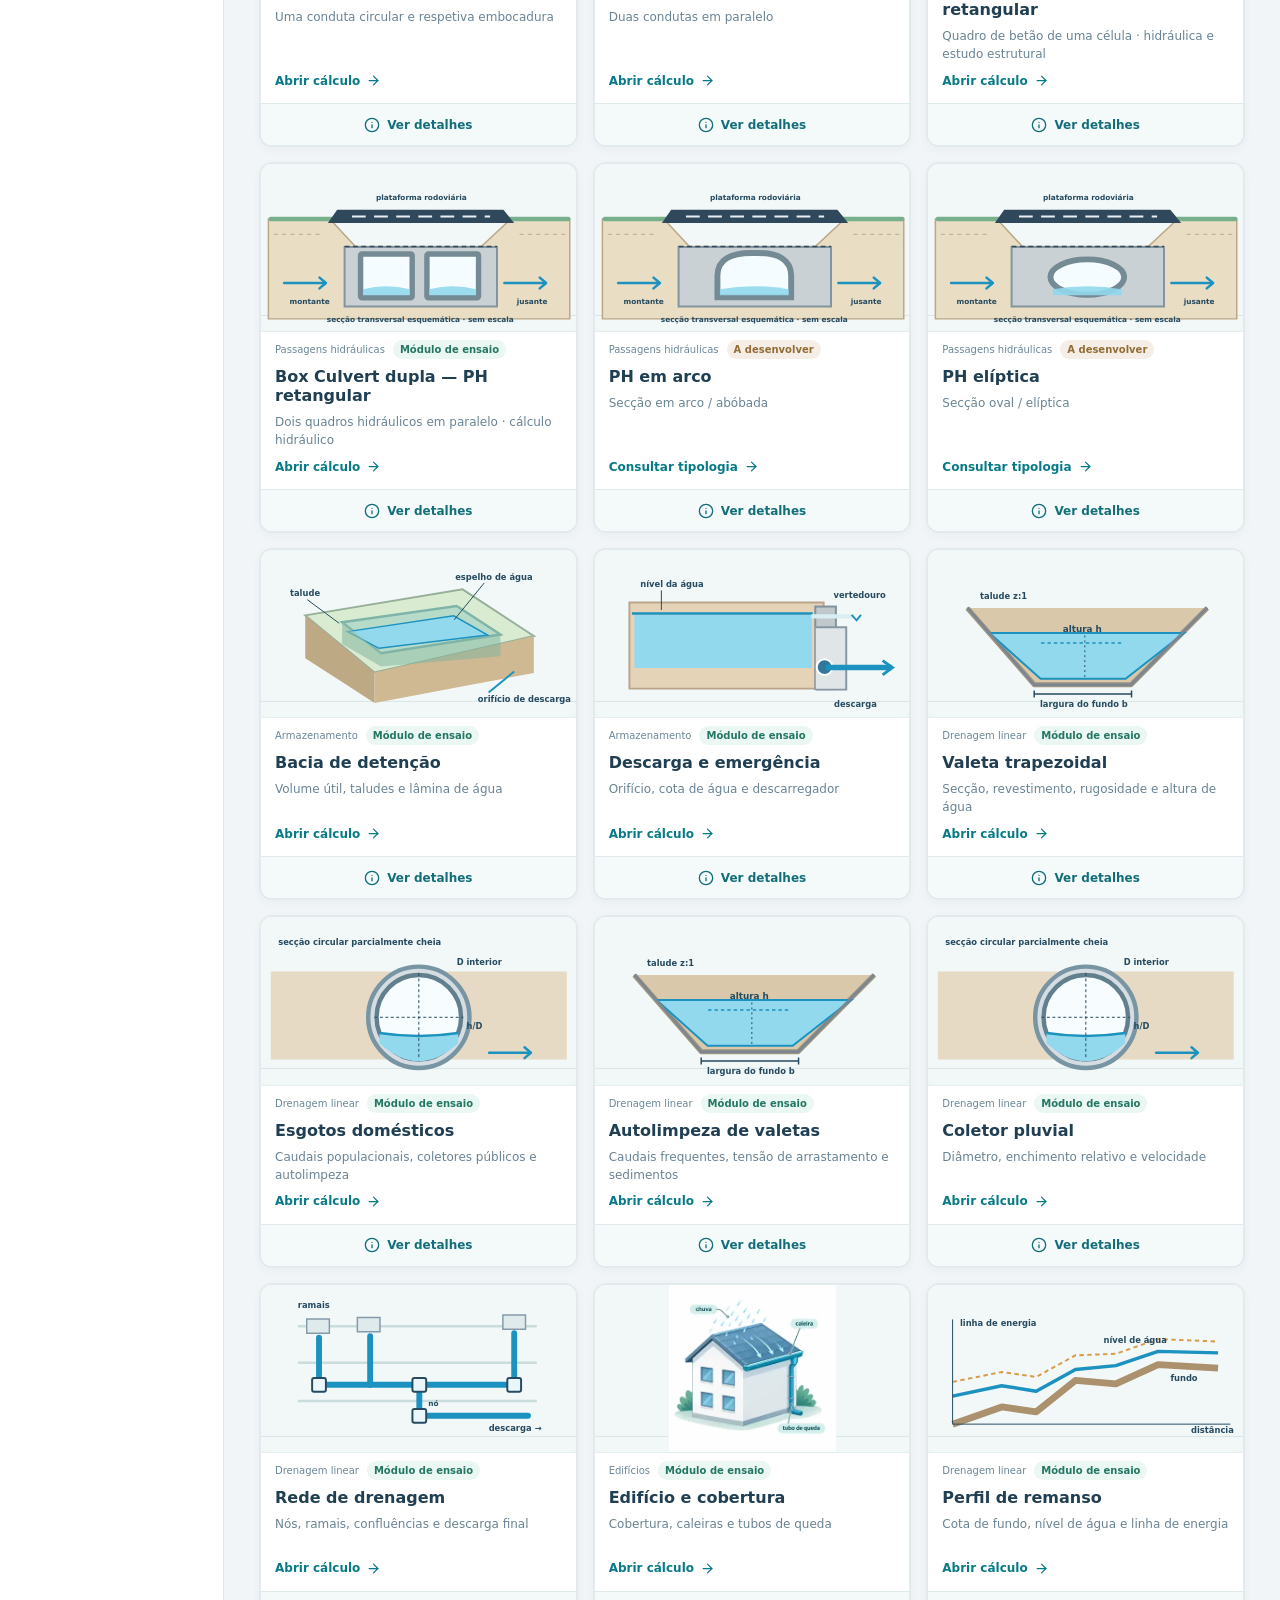
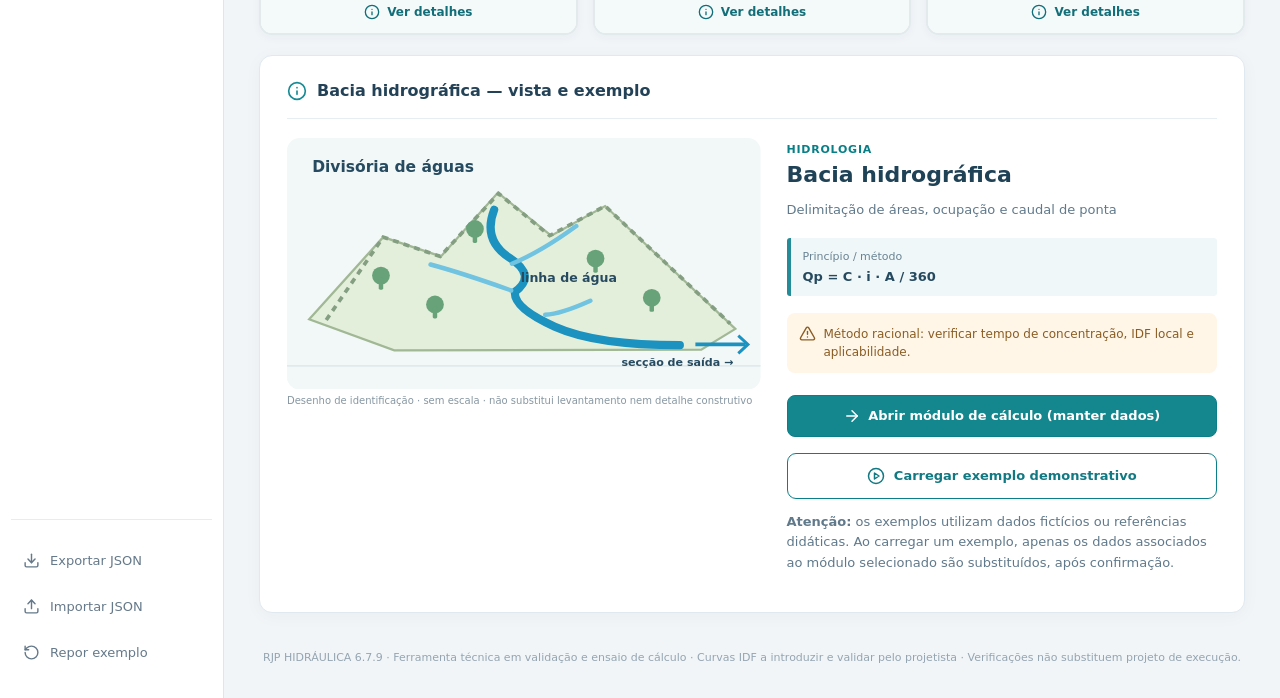
==== commit 49f4f2df: "OTA RJP Hidráulica v6.7.9" ====
--- a/webapp/index.html
+++ b/webapp/index.html
@@ -11,8 +11,8 @@
   <link rel="apple-touch-icon" href="./icon.webp"/>
   <link rel="manifest" href="./manifest.webmanifest"/>
   <title>RJP Hidráulica | Catálogo Visual de Engenharia</title>
-  <script type="module" crossorigin src="./assets/index-D302U7ws.js"></script>
-  <link rel="stylesheet" crossorigin href="./assets/index-DbDmkI-p.css">
+  <script type="module" crossorigin src="./assets/index-DF7HSAA4.js"></script>
+  <link rel="stylesheet" crossorigin href="./assets/index-D4hlnq1t.css">
 </head>
 <body>
   <div id="root"></div>
--- a/webapp/assets/index-D4hlnq1t.css
+++ b/webapp/assets/index-D4hlnq1t.css
@@ -0,0 +1 @@
+:root{font-family:Inter,system-ui,-apple-system,Segoe UI,Arial,sans-serif;background:#f1f5f8;color:#173044;font-synthesis:none}*{box-sizing:border-box}body{margin:0}button,input,select,textarea{font:inherit}button{cursor:pointer}button:focus-visible,input:focus-visible,select:focus-visible,textarea:focus-visible{outline:3px solid #7dd6dc;outline-offset:2px}.app{min-height:100vh}.topbar{background:#123149;color:#fff;min-height:73px;display:flex;align-items:center;padding:11px 28px;gap:13px;border-bottom:3px solid #31b3b7}.logo{width:46px;height:46px;border:2px solid #75cfd1;border-radius:10px;display:grid;place-items:center;font-size:17px;font-weight:900;letter-spacing:-1px}.logo span{color:#45d5c6}.topname{display:flex;flex-direction:column;gap:2px;letter-spacing:.1em}.topname small{font-size:11px;font-weight:500;letter-spacing:.03em;color:#b3c9d6}.topchip{margin-left:auto;background:#1e4b60;border:1px solid #39718a;color:#aedfe3;border-radius:24px;padding:8px 14px;font-size:11px;font-weight:800;letter-spacing:.1em}.layout{display:flex;min-height:calc(100vh - 73px)}.sidebar{background:#fff;width:224px;flex:0 0 224px;border-right:1px solid #dce6ed;padding:25px 11px;display:flex;flex-direction:column;gap:4px}.navtitle{font-size:10px;font-weight:900;color:#8c9ba9;letter-spacing:.11em;padding:0 15px 12px}.navbutton{width:100%;background:transparent;border:0;color:#597084;display:flex;align-items:center;gap:13px;text-align:left;padding:14px 15px;font-weight:650;border-radius:9px}.navbutton.active{background:#e6f5f5;color:#087a83}.navbutton:hover,.sidebottom button:hover{background:#eef6f8}.sidebottom{border-top:1px solid #e5edf2;margin-top:auto;padding-top:20px;display:grid;gap:5px}.sidebottom button{display:flex;align-items:center;gap:10px;border:0;background:transparent;color:#65798a;padding:12px;font-size:13px;text-align:left;border-radius:8px}.main{flex:1;min-width:0;max-width:1450px;padding:30px 35px 24px}.intro{display:flex;align-items:flex-start;justify-content:space-between;gap:18px;margin-bottom:25px}.eyebrow{color:#159fa5;font-size:11px;letter-spacing:.12em;font-weight:900}.intro h1{font-size:30px;margin:5px 0 7px;color:#173044}.intro p{color:#7a8c9a;margin:0;font-size:14px}.actions{display:flex;gap:10px;align-items:center;flex-wrap:wrap}.actions button,.footcard button{display:inline-flex;align-items:center;justify-content:center;gap:8px;border:1px solid #dae6eb;background:#fff;padding:11px 15px;border-radius:8px;font-weight:750;color:#285168;white-space:nowrap}.actions button.primary,.footcard button.primary,.primary{background:#14878e;color:#fff;border:1px solid #14878e}.panel{background:#fff;border:1px solid #e0e9ef;box-shadow:0 3px 18px #17304409;border-radius:13px;padding:25px 27px;margin-bottom:18px}.sectiontitle{display:flex;align-items:center;gap:10px;border-bottom:1px solid #e7eef3;padding-bottom:17px;margin-bottom:19px;color:#168b95}.sectiontitle h2{font-size:16px;color:#244257;margin:0}.fieldgrid{display:grid;grid-template-columns:repeat(2,minmax(0,1fr));gap:19px 22px}.field{display:flex;flex-direction:column;gap:7px;min-width:0}.field.wide{grid-column:1/-1}.field span{font-size:12px;color:#556b7d;font-weight:750}.field input,.field select,.field textarea{background:#f8fafc;border:1px solid #d6e2e9;border-radius:7px;padding:11px;color:#19384b;width:100%;min-height:45px}.field input:focus,.field select:focus{background:#fff;border-color:#3caeb4}.notice{display:flex;gap:11px;background:#edf8fa;color:#416779;border:1px solid #d6ecef;padding:15px 17px;border-radius:8px;font-size:13px;line-height:1.6;margin:18px 0}.notice svg{flex:0 0 auto;color:#168b95}.notice.warn{background:#fff7e8;border-color:#f4d9a7;color:#744e24}.metrics{display:grid;grid-template-columns:repeat(3,minmax(0,1fr));gap:13px}.metric{border:1px solid #e1eaee;border-radius:10px;padding:17px;background:#fafcfd;display:flex;flex-direction:column;gap:9px}.metric span{color:#718695;font-size:12px;font-weight:650}.metric b{font-size:23px;color:#1d475c;overflow-wrap:anywhere}.metric small{color:#8a9ba7}.metric b.danger,.danger{color:#b45309!important}.metric b.success,.success{color:#0f9675!important}.formula{font-family:ui-monospace,SFMono-Regular,Consolas,monospace;padding:16px;background:#f3f8fb;border-radius:8px;color:#356279;white-space:normal;line-height:1.5}.muted{font-size:13px;color:#708496}.status{display:flex;align-items:center;gap:12px;background:#eef8f5;border-radius:8px;margin-top:17px;padding:14px;color:#277b66;font-size:13px;font-weight:700}.issues{color:#9a6419;font-size:13px;line-height:1.8}.chart{padding:14px 0 18px;margin:0 0 20px;border-bottom:1px solid #e7edf1}.chart strong{font-size:14px;display:block;margin:0 0 12px}.chart svg{width:100%;max-height:310px}.chart small{font-size:12px;color:#7c8d9b}.legend{display:flex;gap:24px;color:#718594;font-size:12px}.legend span{display:flex;align-items:center;gap:7px}.legend i{width:19px;height:4px;border-radius:5px}.footcard{display:flex;align-items:center;justify-content:space-between;gap:16px;background:#dff2f1;border:1px solid #cbeae9;border-radius:12px;padding:18px 22px}.footcard b{color:#175c62}.footcard p{margin:5px 0 0;color:#628086;font-size:12px}footer{font-size:11px;color:#94a5b1;text-align:center;margin-top:38px;padding-bottom:10px}.paper{max-width:900px;margin:0 auto;background:#fff;border:1px solid #e4e9ed;padding:36px 44px;border-radius:11px;box-shadow:0 2px 14px #1231490b;font-size:13px;line-height:1.65}.paper h2{font-size:23px;margin:0 0 4px}.paper h3{color:#176d78;border-bottom:1px solid #dce7eb;margin:26px 0 9px;font-size:15px}.paper p{margin:8px 0;color:#385064;text-align:justify}.reporthead{display:flex;gap:18px;align-items:center;border-bottom:3px solid #1e9ca4;padding-bottom:21px}.reporthead p{margin:0;color:#8ba0aa}.brandmark{background:#123149;color:#fff;padding:16px;border-radius:9px;font-weight:950;font-size:19px}.rmeta{background:#f4f8fa;padding:15px;margin-top:18px;border-radius:8px;line-height:1.9}.paper table{width:100%;border-collapse:collapse;margin:12px 0}.paper th,.paper td{border:1px solid #e0e8ed;padding:8px 11px;text-align:left;vertical-align:top}.paper th{background:#f4f7f9;font-weight:650;width:52%}.disclaimer{border-top:1px solid #ccdbe3;color:#78909e;font-size:11px;padding-top:14px;margin-top:23px}@media(max-width:950px){.main{padding:22px 20px}.sidebar{width:190px;flex-basis:190px}.metrics{grid-template-columns:repeat(2,minmax(0,1fr))}.intro{flex-wrap:wrap}}@media(max-width:650px){.topbar{padding:10px 14px}.topchip{display:none}.layout{display:block}.sidebar{position:sticky;top:0;z-index:4;display:flex;flex-direction:row;overflow-x:auto;width:100%;padding:7px;background:#fff;box-shadow:0 3px 8px #12314912}.navtitle,.sidebottom{display:none}.navbutton{width:auto;min-width:90px;padding:10px 9px;flex:0 0 auto;flex-direction:column;gap:4px;font-size:11px;text-align:center}.main{padding:19px 13px}.intro h1{font-size:25px}.intro .actions{width:100%}.intro .actions button{flex:1}.panel{padding:17px 15px}.fieldgrid,.metrics{grid-template-columns:1fr}.paper{padding:18px 15px}.reporthead{align-items:flex-start}.footcard{flex-direction:column;align-items:stretch}}@media print{@page{size:A4;margin:17mm 15mm}body{background:#fff!important}.topbar,.sidebar,.intro,.notice,.footcard,footer,.panel,.actions{display:none!important}.layout{display:block}.main{padding:0;max-width:none}.paper{box-shadow:none;border:none;padding:0;max-width:none;font-size:10pt;line-height:1.45}.paper h3{break-after:avoid}.paper table,.paper p{break-inside:avoid}.reporthead h2{font-size:17pt}.rmeta{background:#f4f8fa!important;print-color-adjust:exact;-webkit-print-color-adjust:exact}}.tablewrap{overflow:auto;width:100%;margin:14px 0}.datatable{border-collapse:collapse;width:100%;font-size:12px}.datatable th,.datatable td{border:1px solid #dae5eb;padding:9px 10px;text-align:left;white-space:nowrap}.datatable th{background:#eef4f7;color:#2b5064}.datatable tbody tr:nth-child(2n){background:#f9fbfd}.equation{margin:10px 0;padding:8px 0;border-bottom:1px solid #e8eef1}.equation b{color:#214c60}.equation .formula{font-size:11px;margin:7px 0;padding:12px;overflow-wrap:anywhere}.paper .datatable th,.paper .datatable td{white-space:normal}.paper .datatable th{background:#edf2f5}.paper .tablewrap{break-inside:auto}.paper tr{break-inside:avoid}.proposal{margin-top:16px;border:1px solid #b6e1df;background:#eff9f8;border-radius:9px;padding:18px;color:#235d63}.proposal p{line-height:1.55}.proposal button,.bigaction{padding:11px 16px;border-radius:8px;display:inline-flex;gap:8px;align-items:center;border:0;font-weight:750}.status.warning{background:#fff7e9;color:#9a651b}.paper .formula,.paper .datatable{font-size:11px}button.primary{border-radius:8px;display:inline-flex;align-items:center;justify-content:center;gap:7px;padding:11px 14px}.navbutton{border-radius:10px}@media(max-width:650px){.topname strong{font-size:13px}.topname small{font-size:10px}.paper{font-size:12px}.paper .datatable,.equation .formula{font-size:10px}.metrics{grid-template-columns:repeat(2,minmax(0,1fr))}.metric{padding:12px}.metric b{font-size:19px}}@media print{.paper{font-size:9.5pt}.paper .datatable{font-size:8.5pt}.paper .formula{color:#000;background:#f0f4f6}.paper .equation{break-inside:avoid}.paper .tablewrap{overflow:visible}.paper tr{break-inside:avoid}.paper .datatable th,.paper .datatable td{white-space:normal}}.toolnav{display:flex;flex-wrap:wrap;gap:8px;margin:18px 0 22px}.toolnav button{background:#eef4f7;border:1px solid #d7e4eb;border-radius:8px;padding:10px 13px;font-weight:700;color:#496376}.toolnav button.chosen{background:#126e78;border-color:#126e78;color:#fff}.editable input{min-width:76px;max-width:150px;width:100%;padding:8px;border:1px solid #d4e2e9;border-radius:6px}.editable input[type=text]{min-width:110px}.smallbutton{border:1px solid #cfdee5;background:#fff;color:#225163;border-radius:7px;padding:8px 11px;white-space:nowrap;margin-top:7px}.formulae .formula{margin:9px 0;font-size:12px}.paper+.paper{margin-top:30px}@media print{.paper+.paper{break-before:page;margin:0}.toolnav{display:none}}.auditchecks{display:grid;grid-template-columns:repeat(2,minmax(0,1fr));gap:8px;margin-top:12px}.auditcheck{border:1px solid #dde6eb;border-radius:8px;display:flex;align-items:center;gap:8px;padding:10px;font-size:12px}.auditcheck b{display:grid;place-items:center;width:22px;height:22px;background:#e9eef2;border-radius:50%}.auditcheck strong{margin-left:auto;font-size:11px}.auditcheck.pass strong{color:#0f8a65}.auditcheck.fail strong{color:#9b5916}@media(max-width:650px){.auditchecks{grid-template-columns:1fr}}@media print{.auditchecks{grid-template-columns:1fr}}.library-list{display:grid;grid-template-columns:repeat(2,minmax(0,1fr));gap:8px;max-height:440px;overflow:auto;margin-top:14px}.library-select{padding:12px;text-align:left;border:1px solid #dfe7ec;background:#f9fbfc;border-radius:9px;color:#294c60;display:grid;gap:5px;cursor:pointer}.library-select b{font-size:12px}.library-select span{font-size:10px;color:#73889a}.library-select.on{border-color:#138d96;background:#edf9f9}.library-data{display:grid;grid-template-columns:repeat(2,minmax(0,1fr));gap:8px}.library-data>div{background:#f7fafc;border:1px solid #e2ebef;border-radius:8px;padding:10px;display:flex;flex-direction:column;gap:6px;min-width:0}.library-data span{font-size:10px;color:#6b7f8d;overflow-wrap:anywhere}.library-data b{font-size:13px;color:#285268;overflow-wrap:anywhere}.library-link{display:inline-block;padding:10px 14px;border:1px solid #badbde;border-radius:7px;color:#0b7881;text-decoration:none;font-weight:700}.library-select:hover{background:#ecf5f7}@media(max-width:700px){.library-list,.library-data{grid-template-columns:1fr}}.gallery-header{background:linear-gradient(160deg,#fff 20%,#f2fafa)}.gallery-filters{display:flex;gap:8px;flex-wrap:wrap;margin:18px 0}.gallery-filters button{padding:9px 13px;background:#f1f6f8;color:#37586d;border:1px solid #d8e4eb;border-radius:22px;font-weight:750;cursor:pointer;font-size:12px}.gallery-filters button.chosen{background:#126e78;color:#fff;border-color:#126e78}.gallery-search{display:flex;align-items:center;gap:9px;max-width:600px;padding:6px 13px;border-radius:11px;border:1px solid #d4e3e8;background:#fff;color:#6a8796}.gallery-search input{font:inherit;width:100%;border:none;outline:none;min-height:37px;color:#244257}.asset-grid{display:grid;grid-template-columns:repeat(3,minmax(0,1fr));gap:15px;margin:0 0 20px}.asset-card{min-width:0;padding:0;border-radius:13px;background:#fff;text-align:left;border:2px solid #e2eaec;display:flex;flex-direction:column;gap:0;overflow:hidden;box-shadow:0 3px 10px #24425709;color:#233f52;transition:transform .15s ease,border-color .15s ease,box-shadow .15s ease}.asset-card:hover{border-color:#89c9c9;transform:translateY(-2px);box-shadow:0 8px 24px #24425714}.asset-card.selected{border-color:#188990;box-shadow:0 0 0 2px #b3e1e1}.asset-picture{background:#eef6f6;width:100%;overflow:hidden;border-bottom:1px solid #e5eeee}.asset-sketch{width:100%;height:auto;display:block;max-height:340px}.asset-sketch.small{aspect-ratio:640/340;object-fit:cover}.asset-card-meta,.asset-card-shortcut>strong,.asset-description,.asset-more{margin-left:14px;margin-right:14px}.asset-card-meta{display:flex;align-items:center;justify-content:space-between;gap:8px;font-size:10px;color:#6b8797}.asset-state{font-size:10px;font-weight:700;background:#eaf7f2;color:#247763;padding:4px 7px;border-radius:20px;white-space:nowrap}.asset-state.future{background:#f4eee6;color:#926c34}.asset-card-shortcut>strong{font-size:16px;color:#213f52}.asset-description{color:#698394;font-size:12px;line-height:1.5;min-height:38px}.asset-more{color:#087a87;display:flex;align-items:center;gap:6px;font-size:12px;font-weight:800;margin-top:auto}.asset-detail-grid{display:grid;grid-template-columns:1.1fr 1fr;gap:26px;align-items:start}.asset-detail-grid>div>small{font-size:10px;color:#8797a2}.asset-detail-body h3{font-size:22px;margin:5px 0 9px;color:#204257}.asset-detail-body p{line-height:1.6;color:#60798b;font-size:13px}.asset-family{font-size:11px;color:#087f87;font-weight:850;text-transform:uppercase;letter-spacing:.07em}.asset-formula{border-left:4px solid #238c98;background:#f0f7f8;border-radius:3px;padding:12px;margin:17px 0;display:flex;flex-direction:column;gap:6px}.asset-formula span{font-size:11px;color:#698394}.asset-formula strong{font-size:13px;color:#25495f;overflow-wrap:anywhere}.asset-limits{display:flex;align-items:start;gap:8px;color:#8a5c23;background:#fff6e8;padding:12px;border-radius:8px;margin:14px 0;font-size:12px;line-height:1.5}.asset-limits svg{flex-shrink:0}.gallery-action{width:100%;margin:8px 0;padding:13px 12px;border-radius:9px;border:1px solid #0a7f89;display:flex;justify-content:center;align-items:center;gap:9px;font-size:13px;font-weight:800;cursor:pointer}.gallery-action.outline{background:#fff;color:#127983}.asset-unavailable{display:flex;gap:10px;padding:16px;background:#f3f6f7;color:#566e7c;line-height:1.6;font-size:13px;border-radius:9px}.module-sketch{display:flex;align-items:center;gap:26px;background:#f8fbfc;padding:17px 23px}.module-sketch-text{flex:1;min-width:0}.module-sketch-text strong{font-size:18px;color:#25495c}.module-sketch-text p{font-size:12px;color:#6b8798;line-height:1.6}.module-sketch .asset-sketch{width:53%;max-height:245px;border:1px solid #dcebea;border-radius:11px}.example-banner{display:flex;gap:11px;align-items:center;background:#fff2d6;color:#7b531c;border:1px solid #efd29a;border-radius:10px;margin:0 0 15px;padding:13px;font-size:12px}.example-banner svg{flex:0 0 auto}.example-banner button{margin-left:auto;background:transparent;border:1px solid #d5b47f;border-radius:6px;padding:6px;font-size:11px;color:#7b531c;cursor:pointer}@media(max-width:1160px){.asset-grid{grid-template-columns:repeat(2,minmax(0,1fr))}}@media(max-width:760px){.asset-grid{grid-template-columns:repeat(2,minmax(0,1fr));gap:8px}.asset-card-shortcut>strong{font-size:13px}.asset-card-meta{flex-direction:column;align-items:start}.asset-description{font-size:11px;min-height:45px}.asset-card-meta,.asset-card-shortcut>strong,.asset-description,.asset-more{margin-left:9px;margin-right:9px}.asset-detail-grid{grid-template-columns:1fr;gap:16px}.module-sketch{flex-direction:column;align-items:stretch}.module-sketch .asset-sketch{width:100%}.example-banner{align-items:start;flex-wrap:wrap}}@media(max-width:380px){.asset-grid{grid-template-columns:1fr}}@media print{.asset-grid,.asset-detail,.gallery-header,.module-sketch,.example-banner{display:none!important}}.report-asset{max-width:570px;margin:18px auto;text-align:center;break-inside:avoid}.report-asset .asset-sketch{border:1px solid #dce6e9;border-radius:8px}.report-asset figcaption{font-size:10px;color:#748a97;margin-top:6px}@media print{.report-asset{max-width:145mm;margin:8mm auto;page-break-inside:avoid}}.asset-card-shortcut{appearance:none;border:0;background:transparent;color:inherit;font:inherit;text-align:left;cursor:pointer;display:flex;flex:1;flex-direction:column;gap:8px;width:100%;padding:0 0 15px}.asset-card-info{appearance:none;display:flex;align-items:center;justify-content:center;gap:7px;width:100%;min-height:42px;padding:10px 12px;background:#f4f9fa;border:0;border-top:1px solid #dfeaed;font:inherit;font-size:12px;font-weight:800;color:#126e78;cursor:pointer}.asset-card-info:hover{background:#e6f3f4}.asset-card-shortcut:focus-visible,.asset-card-info:focus-visible{outline:3px solid #0b8795;outline-offset:-3px}.asset-card-shortcut:hover .asset-more{color:#085d65}.ota-strip{display:flex;align-items:center;justify-content:space-between;gap:10px;padding:9px 14px;background:#eaf6f7;color:#174254;font-size:13px;border-bottom:1px solid #c3dfe5}.ota-strip span,.ota-strip button{display:inline-flex;align-items:center;gap:7px}.ota-strip button{border:1px solid #a0cad2;border-radius:8px;background:#fff;padding:8px;cursor:pointer;white-space:nowrap;color:#174254}.ota-strip button:disabled{opacity:.55}.ota-error{background:#fff0e3}@media(max-width:600px){.ota-strip{flex-wrap:wrap;font-size:12px}.ota-strip button{margin-left:auto}}.infra-links{display:grid;grid-template-columns:repeat(auto-fit,minmax(210px,1fr));gap:14px;margin-top:16px}.infra-link{display:flex;flex-direction:column;align-items:stretch;text-align:left;gap:9px;padding:12px;border:1px solid #d9e7eb;border-radius:12px;background:#fff;color:#25495c;cursor:pointer;font:inherit}.infra-link:hover{border-color:#0a7f89;background:#f4fbfb}.infra-link .asset-sketch{width:100%;height:130px}.infra-link strong{font-size:16px}.infra-link span{font-size:12px;line-height:1.45}.infra-link .infra-open{color:#087c85;font-weight:800;margin-top:auto}.infra-link:focus-visible{outline:3px solid #0b8795}.infra-link .asset-sketch{flex:none}@media(max-width:650px){.infra-links{grid-template-columns:repeat(2,minmax(0,1fr));gap:8px}.infra-link{padding:9px}.infra-link .asset-sketch{height:95px}.infra-link strong{font-size:14px}}@media(max-width:360px){.infra-links{grid-template-columns:1fr}}@media print{.infra-links{display:none}}.quickbar{display:flex;align-items:center;justify-content:center;gap:10px;padding:10px 16px;background:#f1f9fa;border-bottom:1px solid #d2e6e8}.quick-box,.quick-box-secondary{display:flex;align-items:center;justify-content:center;gap:10px;border:1px solid #087d85;border-radius:9px;padding:10px 14px;background:#087d85;color:#fff;font-weight:750}.quick-box span:nth-child(2){display:flex;flex-direction:column;text-align:left;gap:2px}.quick-box small{font-size:11px;font-weight:500}.quick-box-secondary{background:#fff;color:#087d85}.box-feature .infra-links{grid-template-columns:repeat(2,minmax(0,1fr))}.box-feature .infra-link .asset-sketch{height:145px}@media(max-width:650px){.quickbar{padding:8px;gap:7px}.quick-box{flex:1;min-width:0;padding:9px 8px;font-size:12px;gap:6px}.quick-box small{font-size:10px;line-height:1.3}.quick-box-secondary{padding:10px 8px;font-size:12px;white-space:nowrap}.box-feature .infra-link .asset-sketch{height:100px}}@media print{.quickbar,.box-feature{display:none!important}}
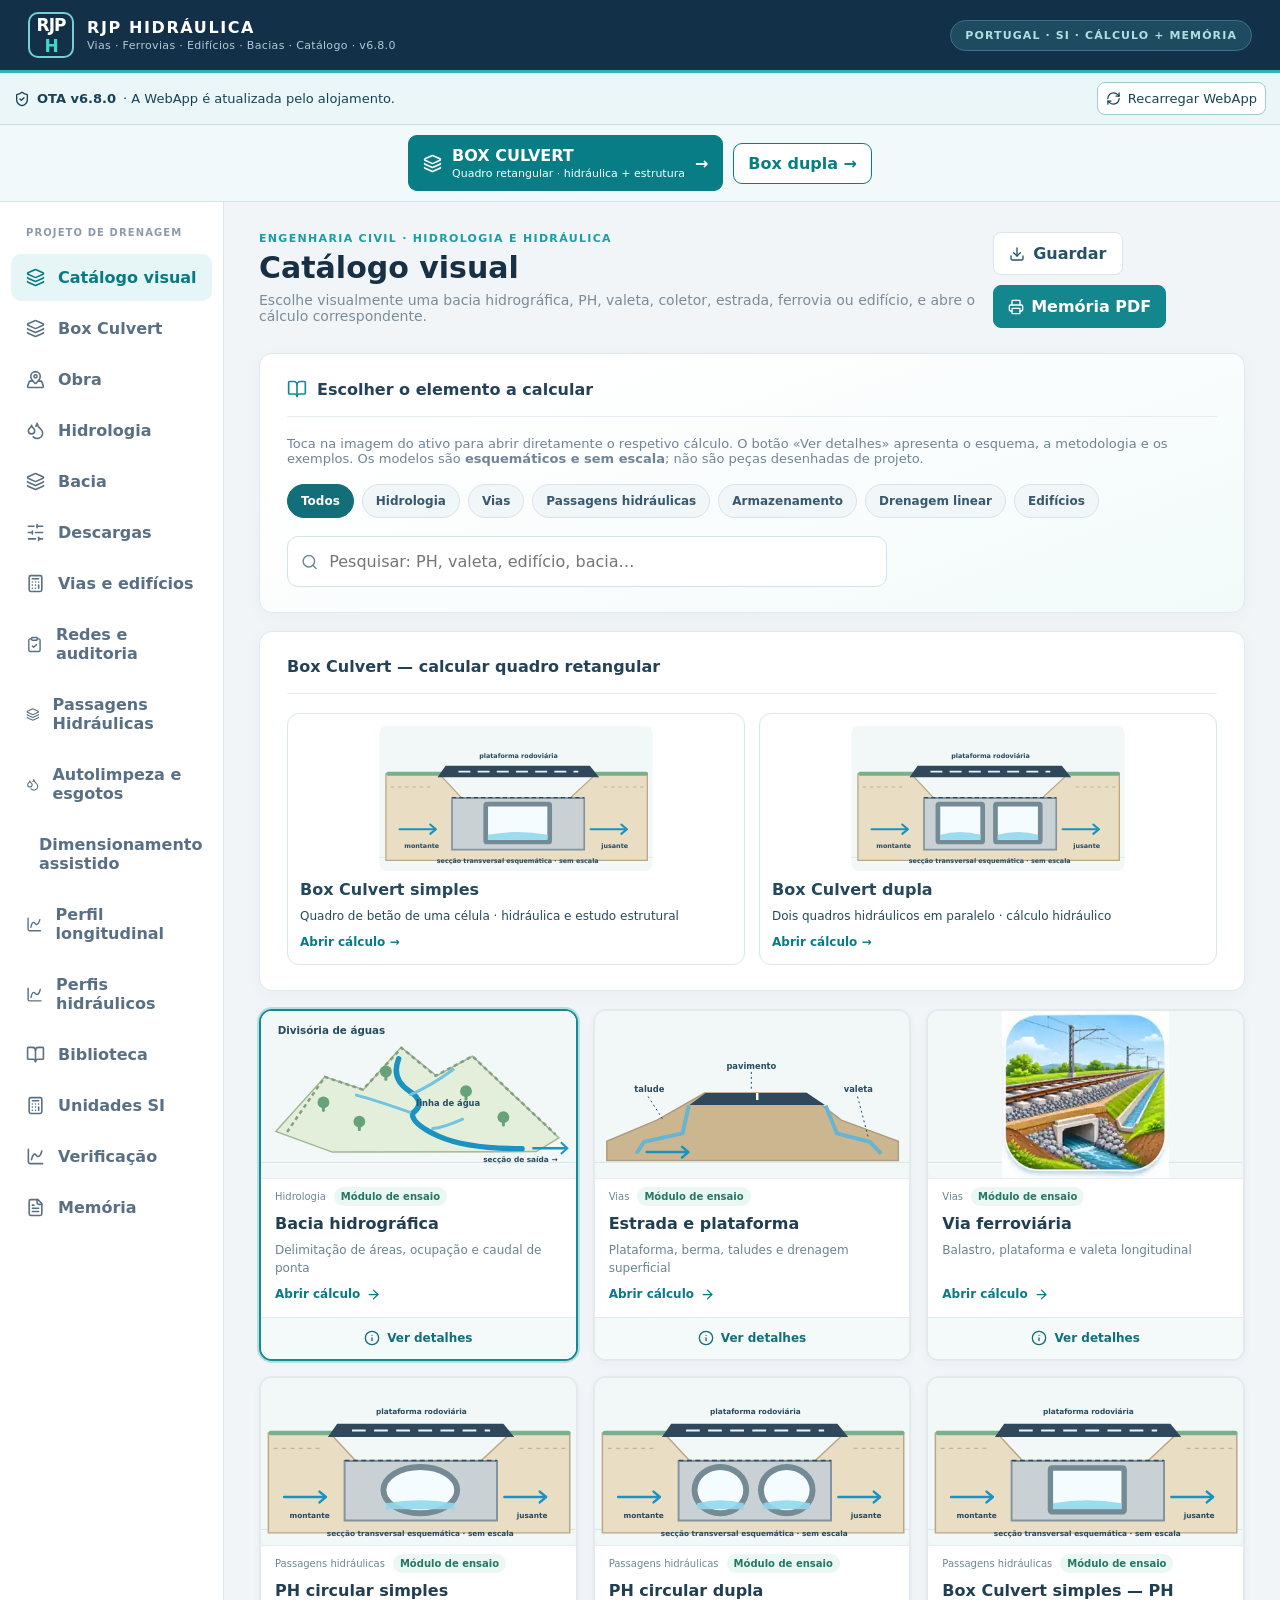
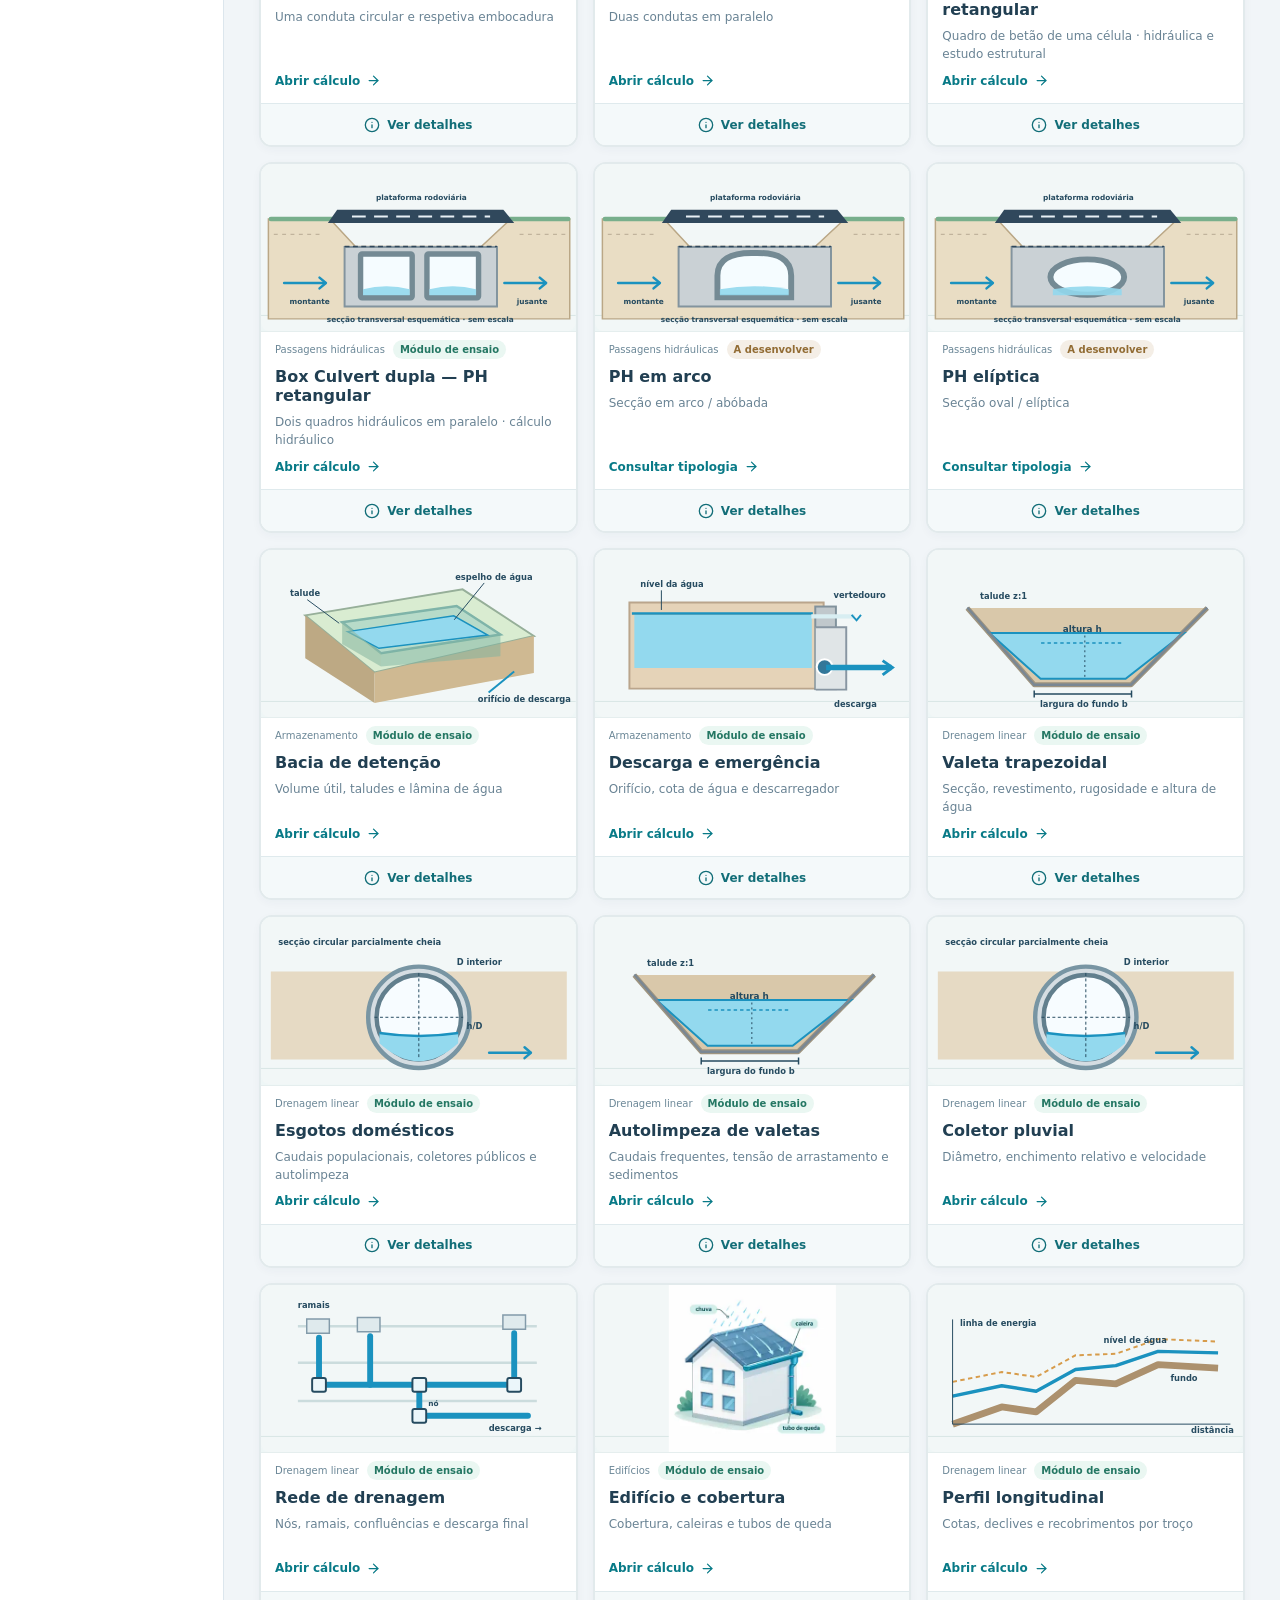
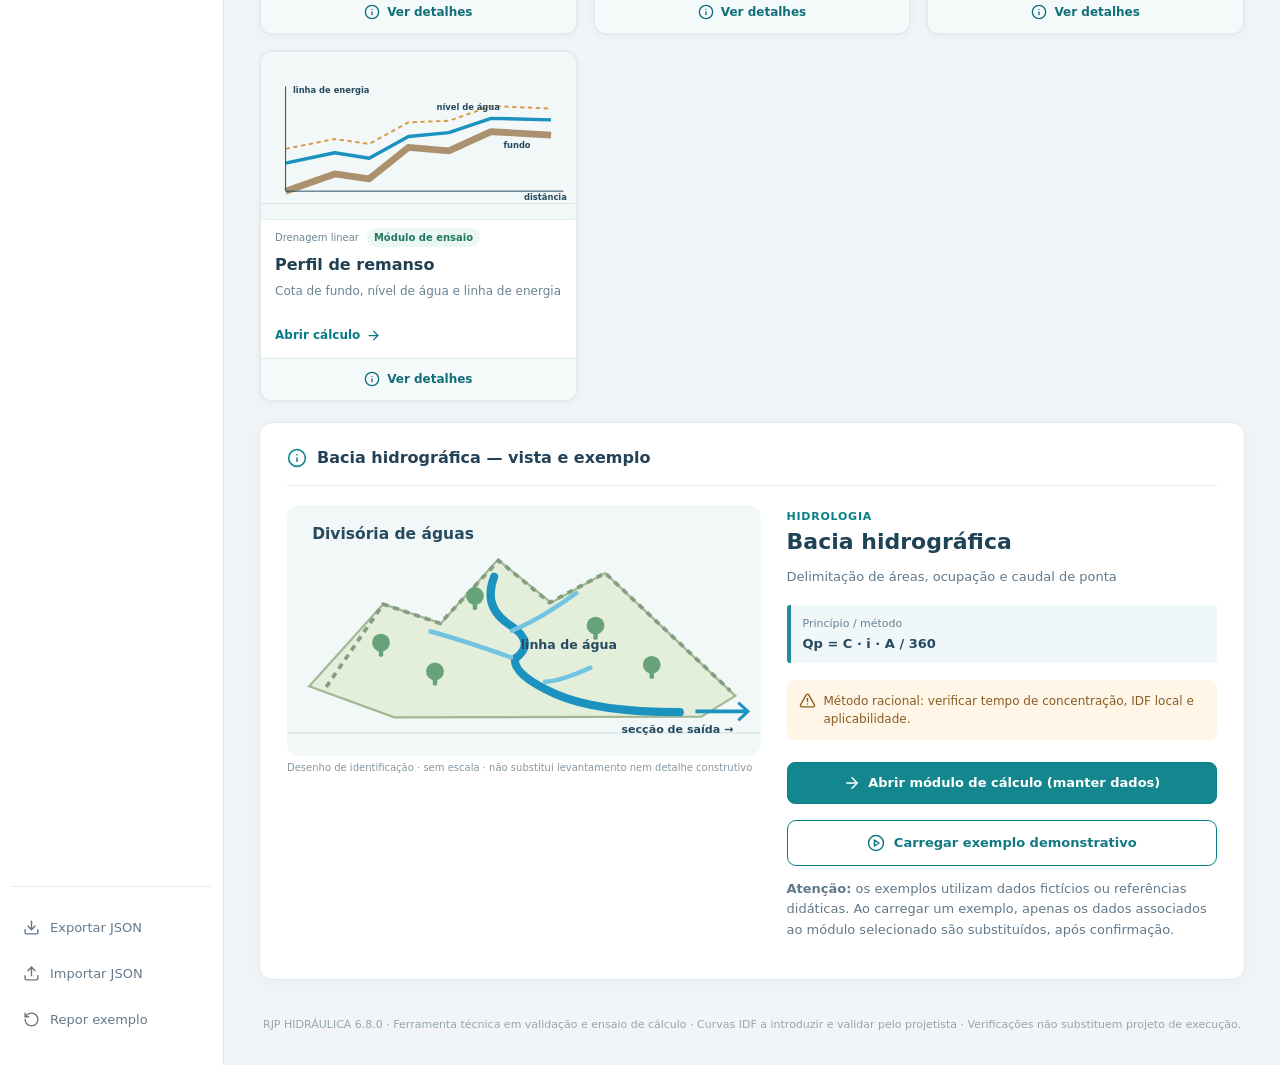
==== commit e0d2f027: "OTA RJP Hidráulica v6.8.0" ====
--- a/webapp/index.html
+++ b/webapp/index.html
@@ -11,7 +11,7 @@
   <link rel="apple-touch-icon" href="./icon.webp"/>
   <link rel="manifest" href="./manifest.webmanifest"/>
   <title>RJP Hidráulica | Catálogo Visual de Engenharia</title>
-  <script type="module" crossorigin src="./assets/index-DF7HSAA4.js"></script>
+  <script type="module" crossorigin src="./assets/index-qJfgp9zO.js"></script>
   <link rel="stylesheet" crossorigin href="./assets/index-D4hlnq1t.css">
 </head>
 <body>
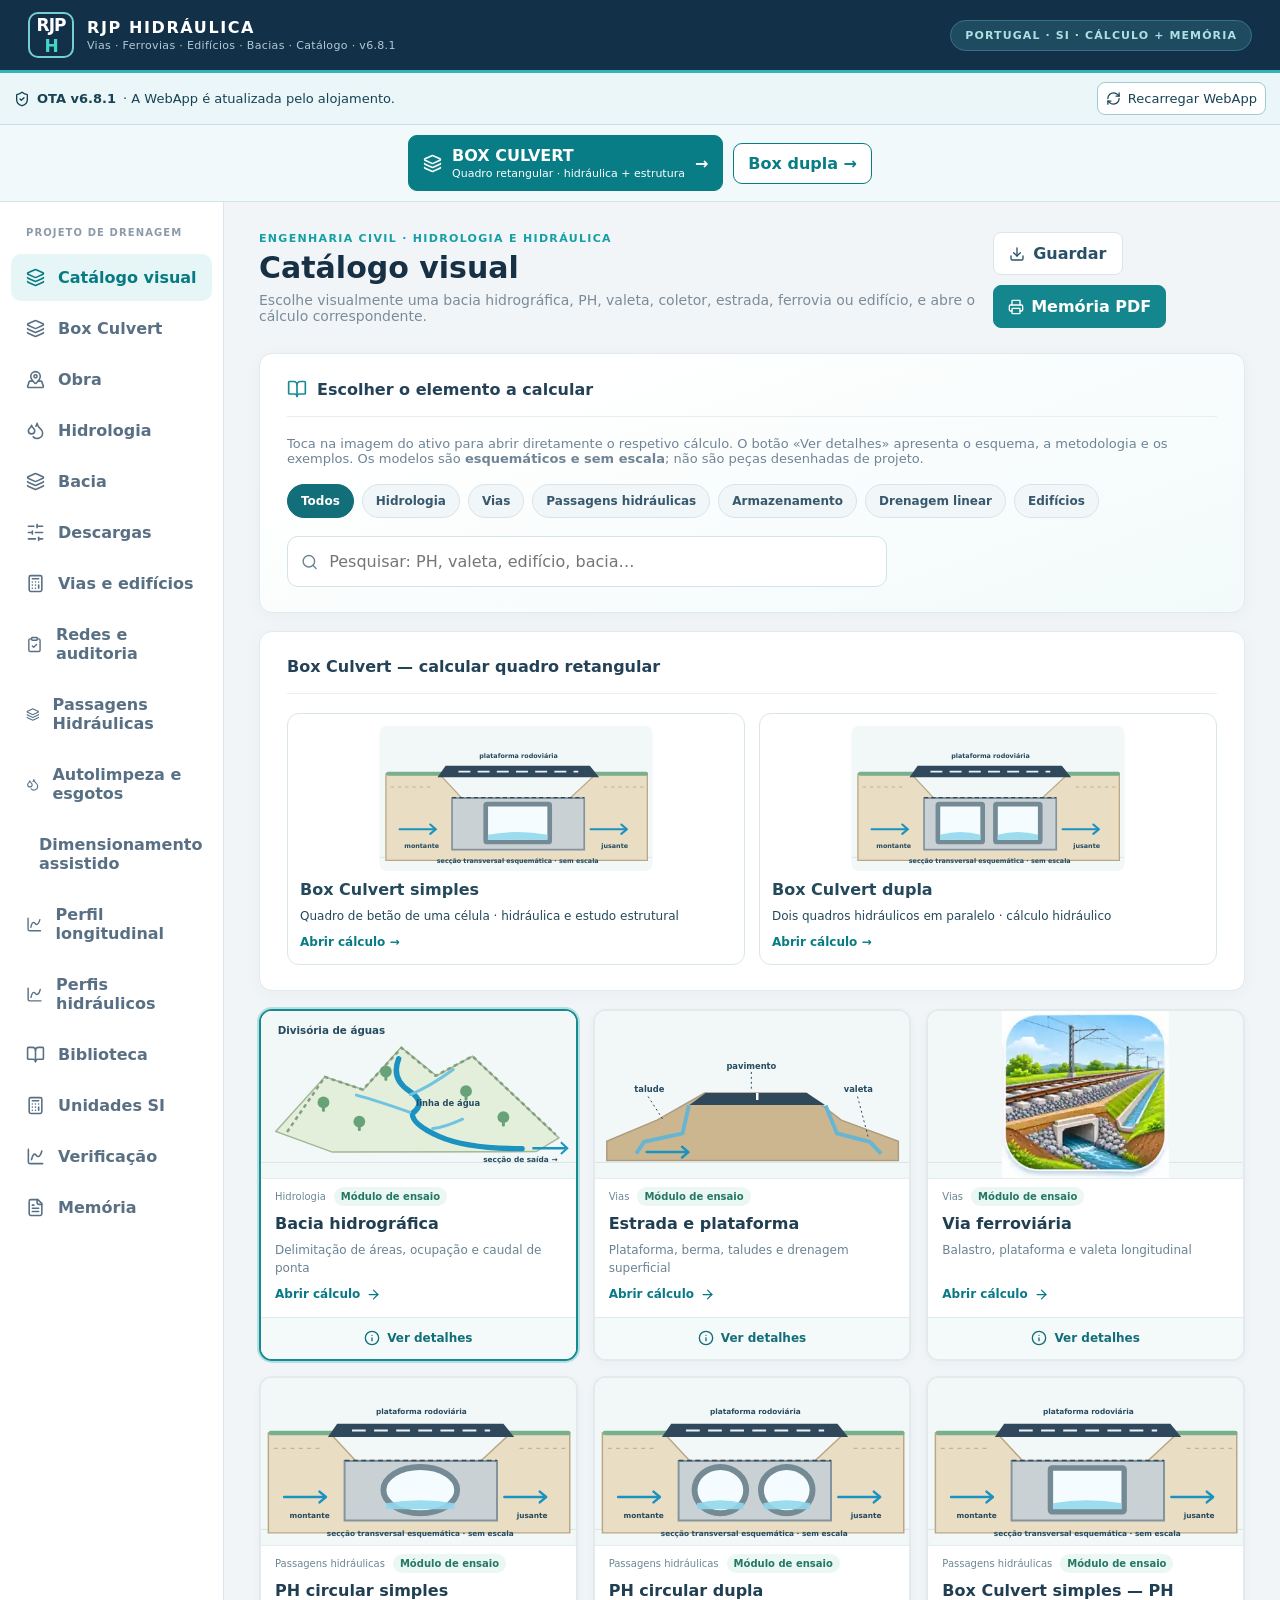
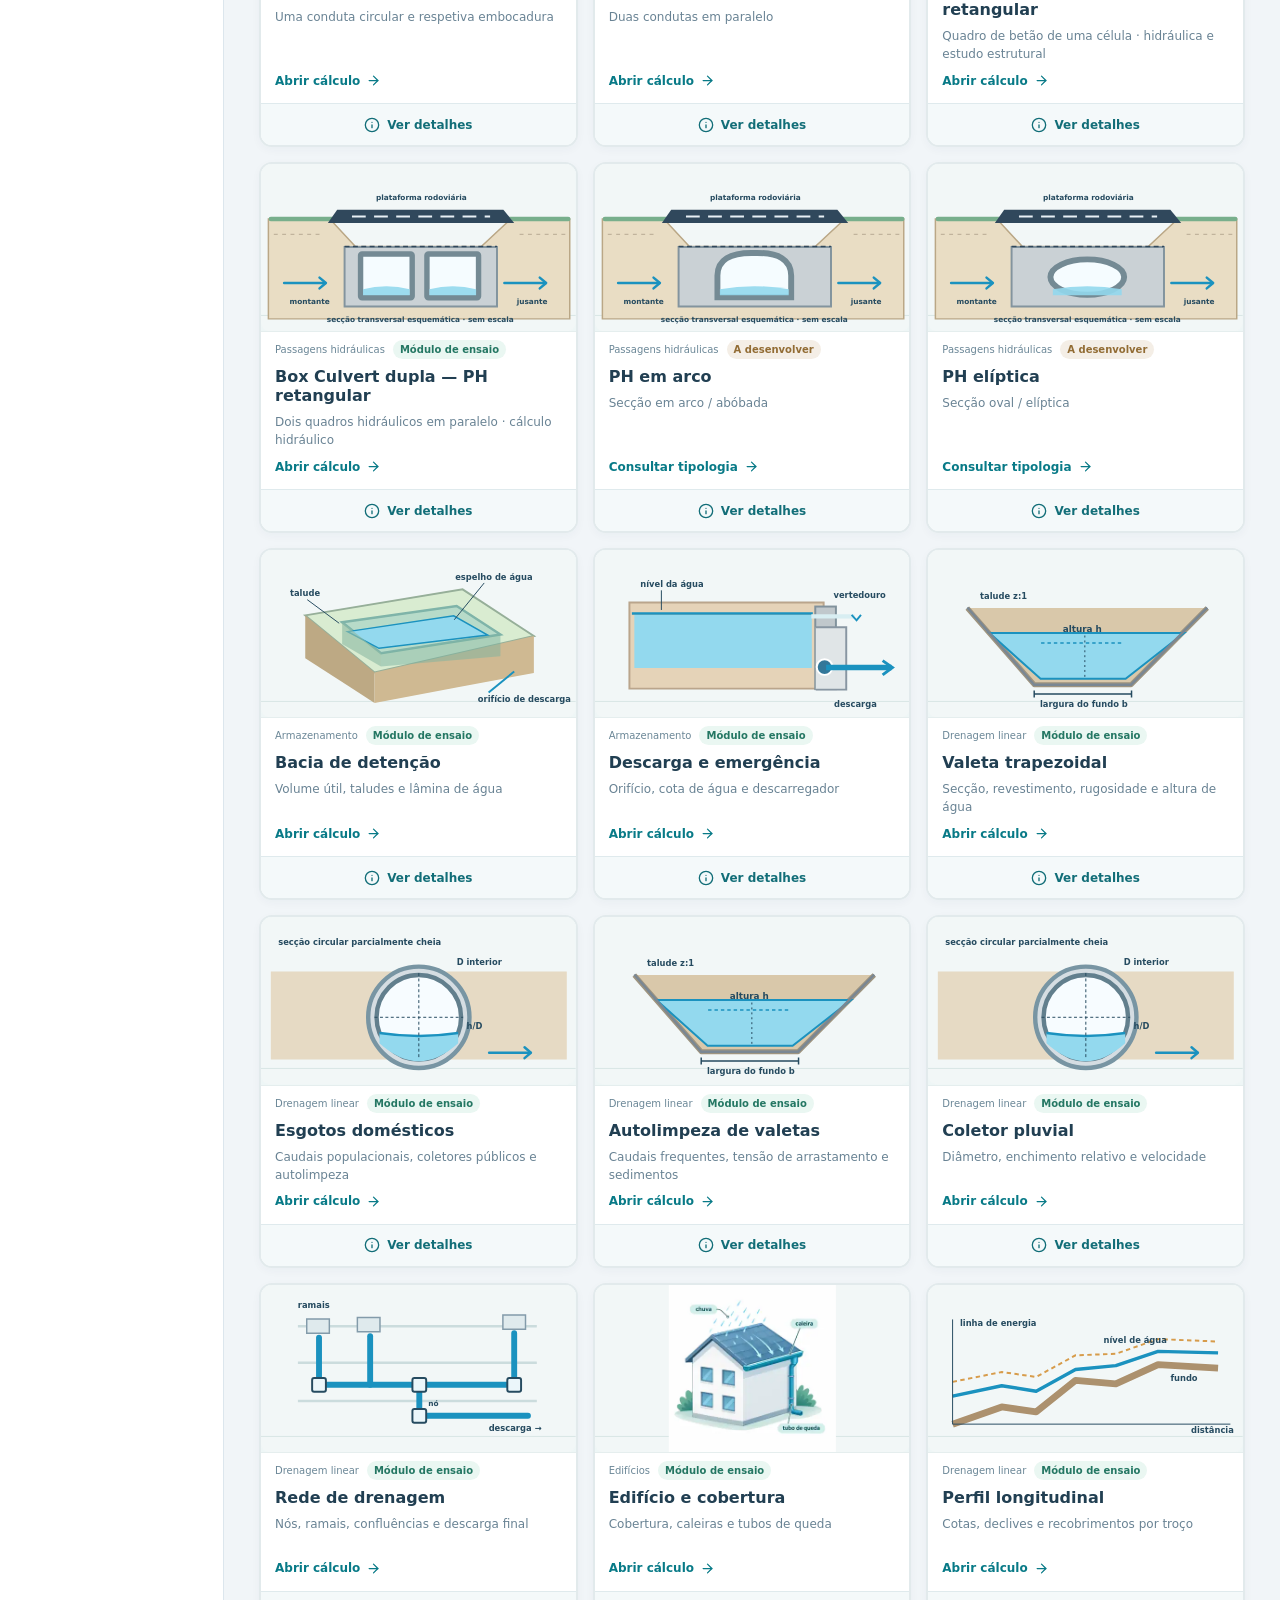
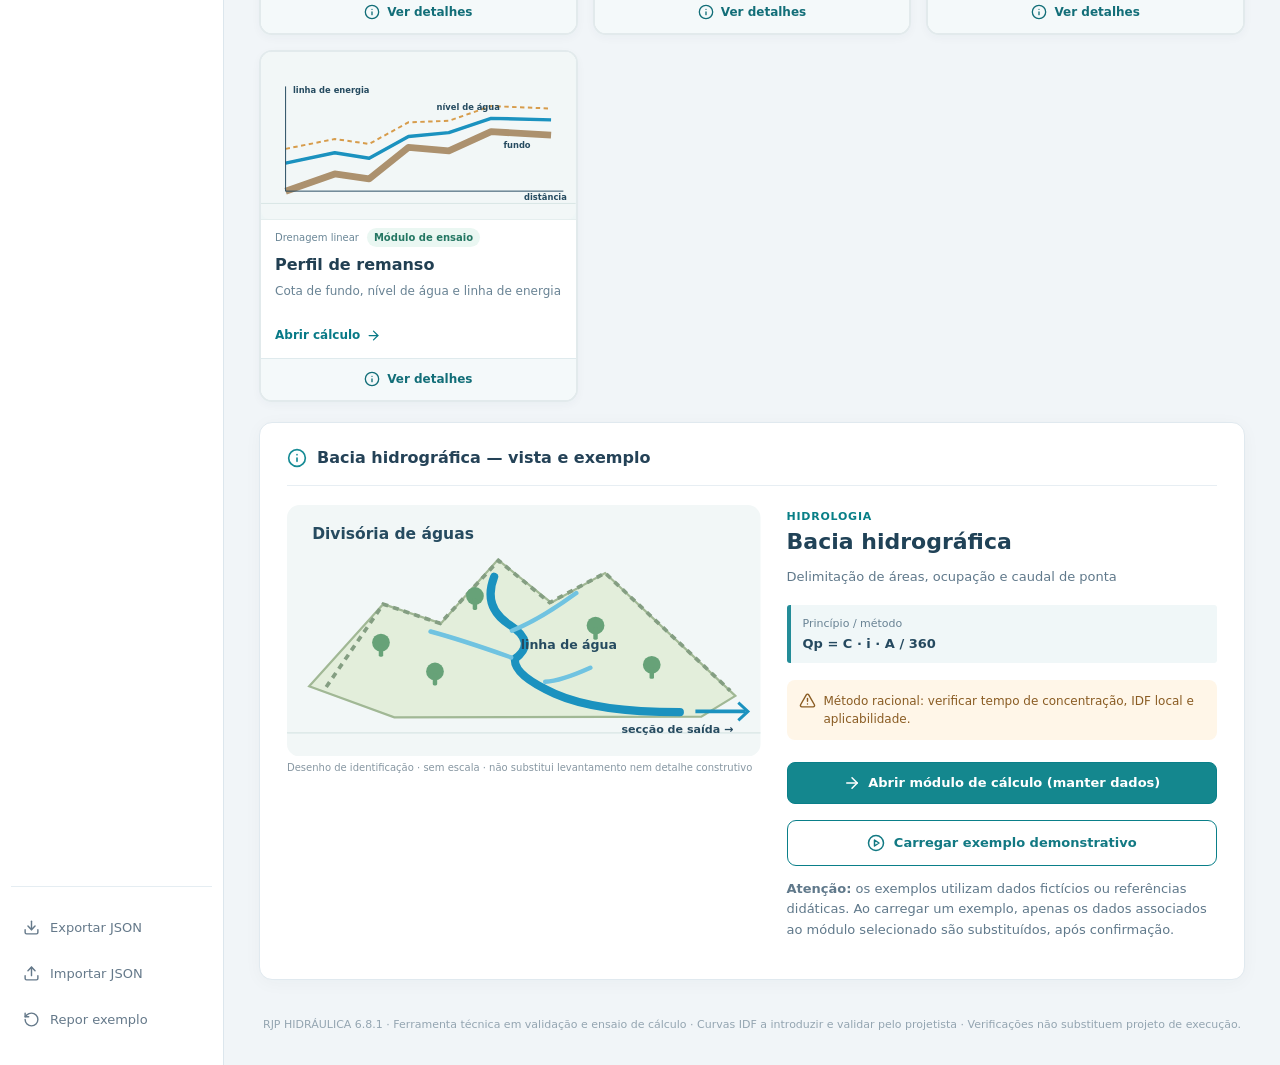
==== commit f1e46e83: "OTA RJP Hidráulica v6.8.1" ====
--- a/webapp/index.html
+++ b/webapp/index.html
@@ -11,7 +11,7 @@
   <link rel="apple-touch-icon" href="./icon.webp"/>
   <link rel="manifest" href="./manifest.webmanifest"/>
   <title>RJP Hidráulica | Catálogo Visual de Engenharia</title>
-  <script type="module" crossorigin src="./assets/index-qJfgp9zO.js"></script>
+  <script type="module" crossorigin src="./assets/index-DlIwCAZD.js"></script>
   <link rel="stylesheet" crossorigin href="./assets/index-D4hlnq1t.css">
 </head>
 <body>
